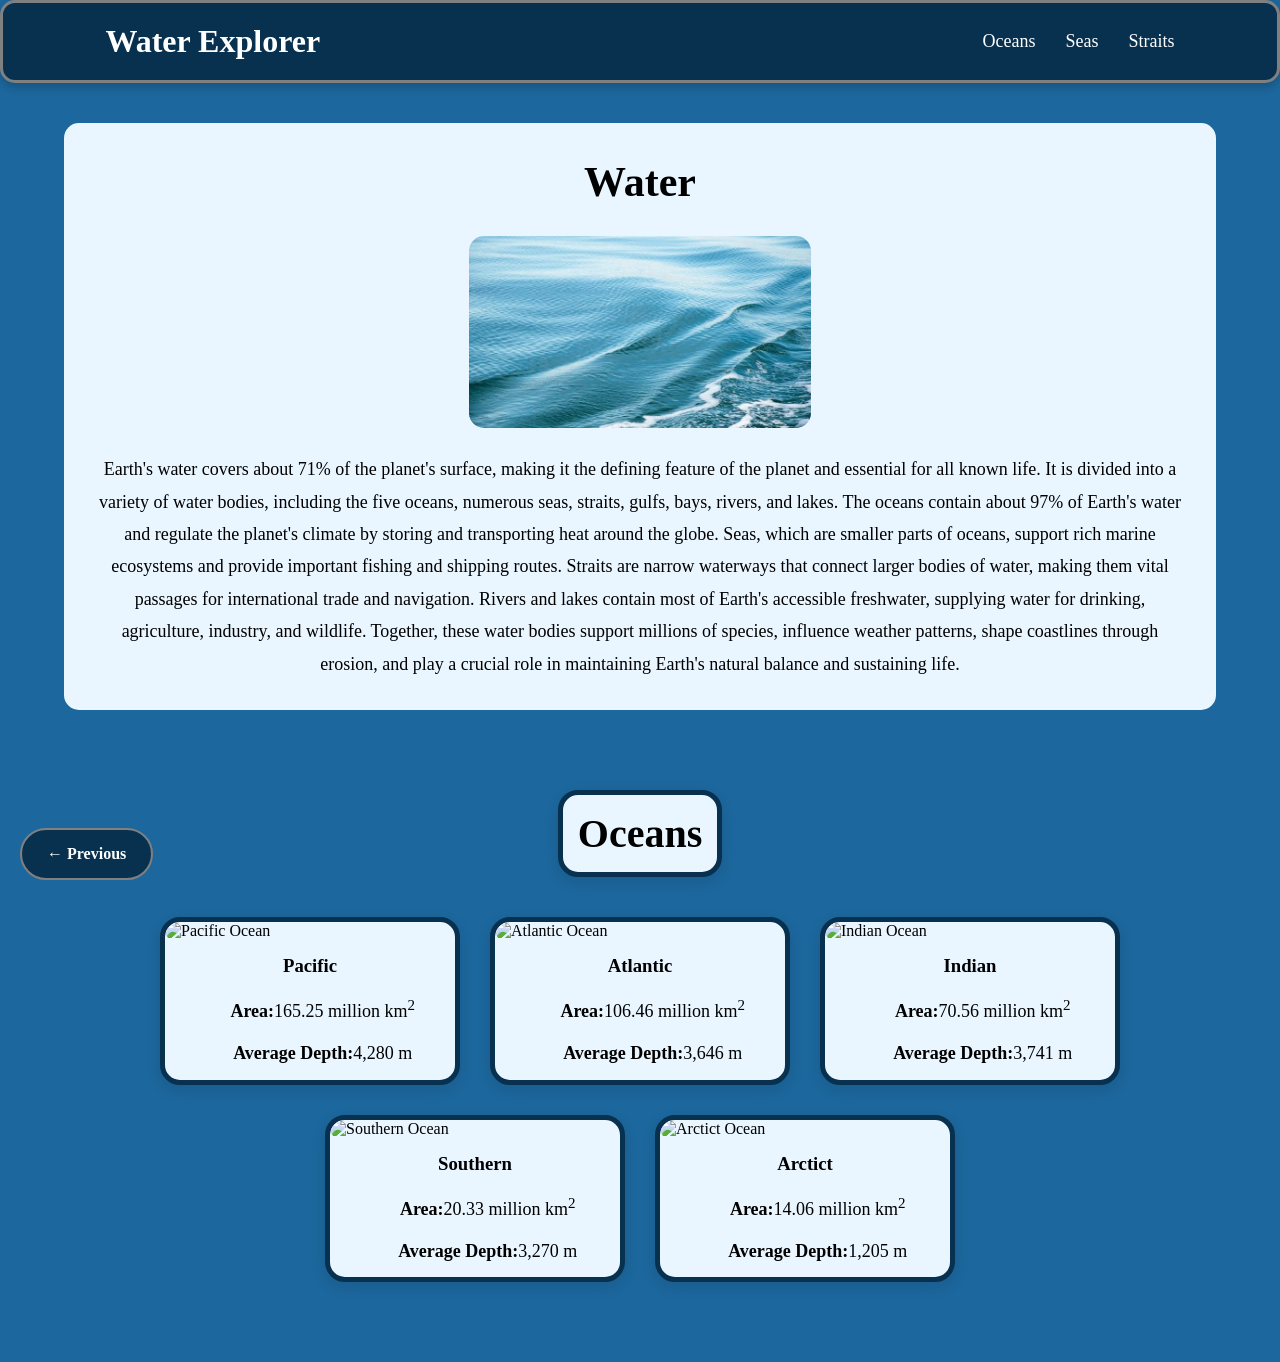
==== water.html @ a96a29da "Add files via upload" ====
<!DOCTYPE html>
<html lang="en">
<head>
    <meta charset="UTF-8">
    <meta name="viewport" content="width=device-width, initial-scale=1.0">
    <title>Water</title>
    <link rel="stylesheet" href="water.css">
</head>
<body>
    <header>
        <h1>Water Explorer</h1>
        <nav>
            <a href="#oceans">Oceans</a>
            <a href="#seas">Seas</a>
            <a href="#straits">Straits</a>
        </nav>
    </header>
    <main>
        <section id="water">
            <h2>Water</h2>
            <img src="water.jpg" alt="water">
            <p>Earth's water covers about 71% of the planet's surface, making it the defining feature of the planet and essential for all known life. It is divided into a variety of water bodies, including the five oceans, numerous seas, straits, gulfs, bays, rivers, and lakes. The oceans contain about 97% of Earth's water and regulate the planet's climate by storing and transporting heat around the globe. Seas, which are smaller parts of oceans, support rich marine ecosystems and provide important fishing and shipping routes. Straits are narrow waterways that connect larger bodies of water, making them vital passages for international trade and navigation. Rivers and lakes contain most of Earth's accessible freshwater, supplying water for drinking, agriculture, industry, and wildlife. Together, these water bodies support millions of species, influence weather patterns, shape coastlines through erosion, and play a crucial role in maintaining Earth's natural balance and sustaining life.</p>
        </section>
        <!--water bodies-->
        <!--oceans-->
        <section id="oceans">
            <h2 class="title2">Oceans</h2>
            <div class="data2">
                <!--pacific-->
                <a href="ocean.html" class="card2">
                    <img src="oceans/pacific.jpg" alt="Pacific Ocean">
                    <h3>Pacific</h3>
                    <p><b>Area:</b>165.25 million km<sup>2</sup></p>
                    <p><b>Average Depth:</b>4,280 m</p>
                </a>
                <!--atlantic-->
                <a href="ocean.html" class="card2">
                    <img src="oceans/atlantic.jpg" alt="Atlantic Ocean">
                    <h3>Atlantic</h3>
                    <p><b>Area:</b>106.46 million km<sup>2</sup></p>
                    <p><b>Average Depth:</b>3,646 m</p>
                </a>
                <!--indian-->
                <a href="ocean.html" class="card2">
                    <img src="oceans/indian.png" alt="Indian Ocean">
                    <h3>Indian</h3>
                    <p><b>Area:</b>70.56 million km<sup>2</sup></p>
                    <p><b>Average Depth:</b>3,741 m</p>
                </a>
                <!--southern-->
                <a href="ocean.html" class="card2">
                    <img src="oceans/southern.jpg" alt="Southern Ocean">
                    <h3>Southern</h3>
                    <p><b>Area:</b>20.33 million km<sup>2</sup></p>
                    <p><b>Average Depth:</b>3,270 m</p>
                </a>
                <!--arctic-->
                <a href="ocean.html" class="card2">
                    <img src="oceans/arctic.jpg" alt="Arctict Ocean">
                    <h3>Arctict</h3>
                    <p><b>Area:</b>14.06 million km<sup>2</sup></p>
                    <p><b>Average Depth:</b>1,205 m</p>
                </a>
            </div>
        </section>
    </main>
    <a href="index.html" class="prev2">← Previous</a>
    <script src="script.js"></script>
</body>
</html>
---- water.css ----
*{
    margin: 0;
    padding: 0;
    box-sizing: border-box;
}
html{
    scroll-behavior: smooth;
}
/*body*/
body{
    background-color: #19659cfb;
}
/*header*/
header{
    border: 3px solid grey;
    border-radius: 15px;
    background-color: #08314f;
    display: flex;
    justify-content: space-between;
    align-items: center;
    padding: 20px 8%;
    position: sticky;
    top: 0px;
    z-index: 174;
    box-shadow: 0px 4px 10px rgba(0, 0, 0, 0.2);
}
/*title*/
header h1{
    color: white;
    text-align: center;
    font-size: 32px;
}
/*nav bar*/
nav{
    display: flex;
    gap: 30px;
}
nav a{
    text-decoration: none;
    color: white;
    font-size: 18px;
    transition: 0.3s;
}
nav a:hover{
    color: grey;
}
/*the content*/
main{
    width: 100%;
    margin: auto;
}
/*water*/
#water{
    width: 90%;
    margin: 40px auto;
    background-color: #eaf6ff;
    padding: 5px;
    border-radius: 15px;
}
section h2{
    text-align: center;
    font-size: 42px;
    margin: 30px;
}
section img{
    width: 30%;
    display: block;
    margin: auto;
    border-radius: 15px;
}
section p{
    width: 95%;
    margin: 25px auto;
    text-align: center;
    line-height: 1.8;
    font-size: 18px;
}
.title2{
    text-align: center;
    font-size: 42px;
    margin: 30px;
    background-color: #eaf6ff;
    border: 5px solid #08314f;
    border-radius: 20px;
    padding: 15px;
    margin: auto;
    width: fit-content;
    box-shadow: 0 5px 15px rgba(0, 0, 0, 0.1);
}
/*prev btn*/
.prev2{
    position: fixed;
    background-color: #08314f;
    color: white;
    border: 2px solid grey;
    border-radius: 30px;
    bottom: 20px;
    left: 20px;
    width: fit-content;
    text-decoration: none;
    transition: 0.3s;
    padding: 15px 25px;
    font-weight: bold;
}
.prev2:hover{
    color: black;
    background-color: grey;
    transform: translateY(-5px);
}
/*Oceans*/
#oceans{
    width: 90%;
    margin: 80px auto;
}
#oceans h2{
    text-align: center;
    font-size: 40px;
    color: black;
    margin-bottom: 40px;
}
/*the information*/
.data2{
    display: flex;
    flex-wrap: wrap;
    justify-content: center;
    gap: 30px;
}
/*cards*/
.card2{
    width: 300px;
    background-color: #eaf6ff;
    text-decoration: none;
    color: black;
    border: 5px solid #08314f;
    border-radius: 20px;
    overflow: hidden;
    transition: 0.3s;
    box-shadow: 0 5px 15px rgba(0, 0, 0, 0.1);
}
.card2:hover{
    transform: translateY(-10px);
}
.card2 img{
    width: 100%;
    height: auto;
    object-fit: cover;
}
.card2 h3{
    text-align: center;
    margin: 15px 0px;
}
.card2 p{
    margin: 10px 20px;
}
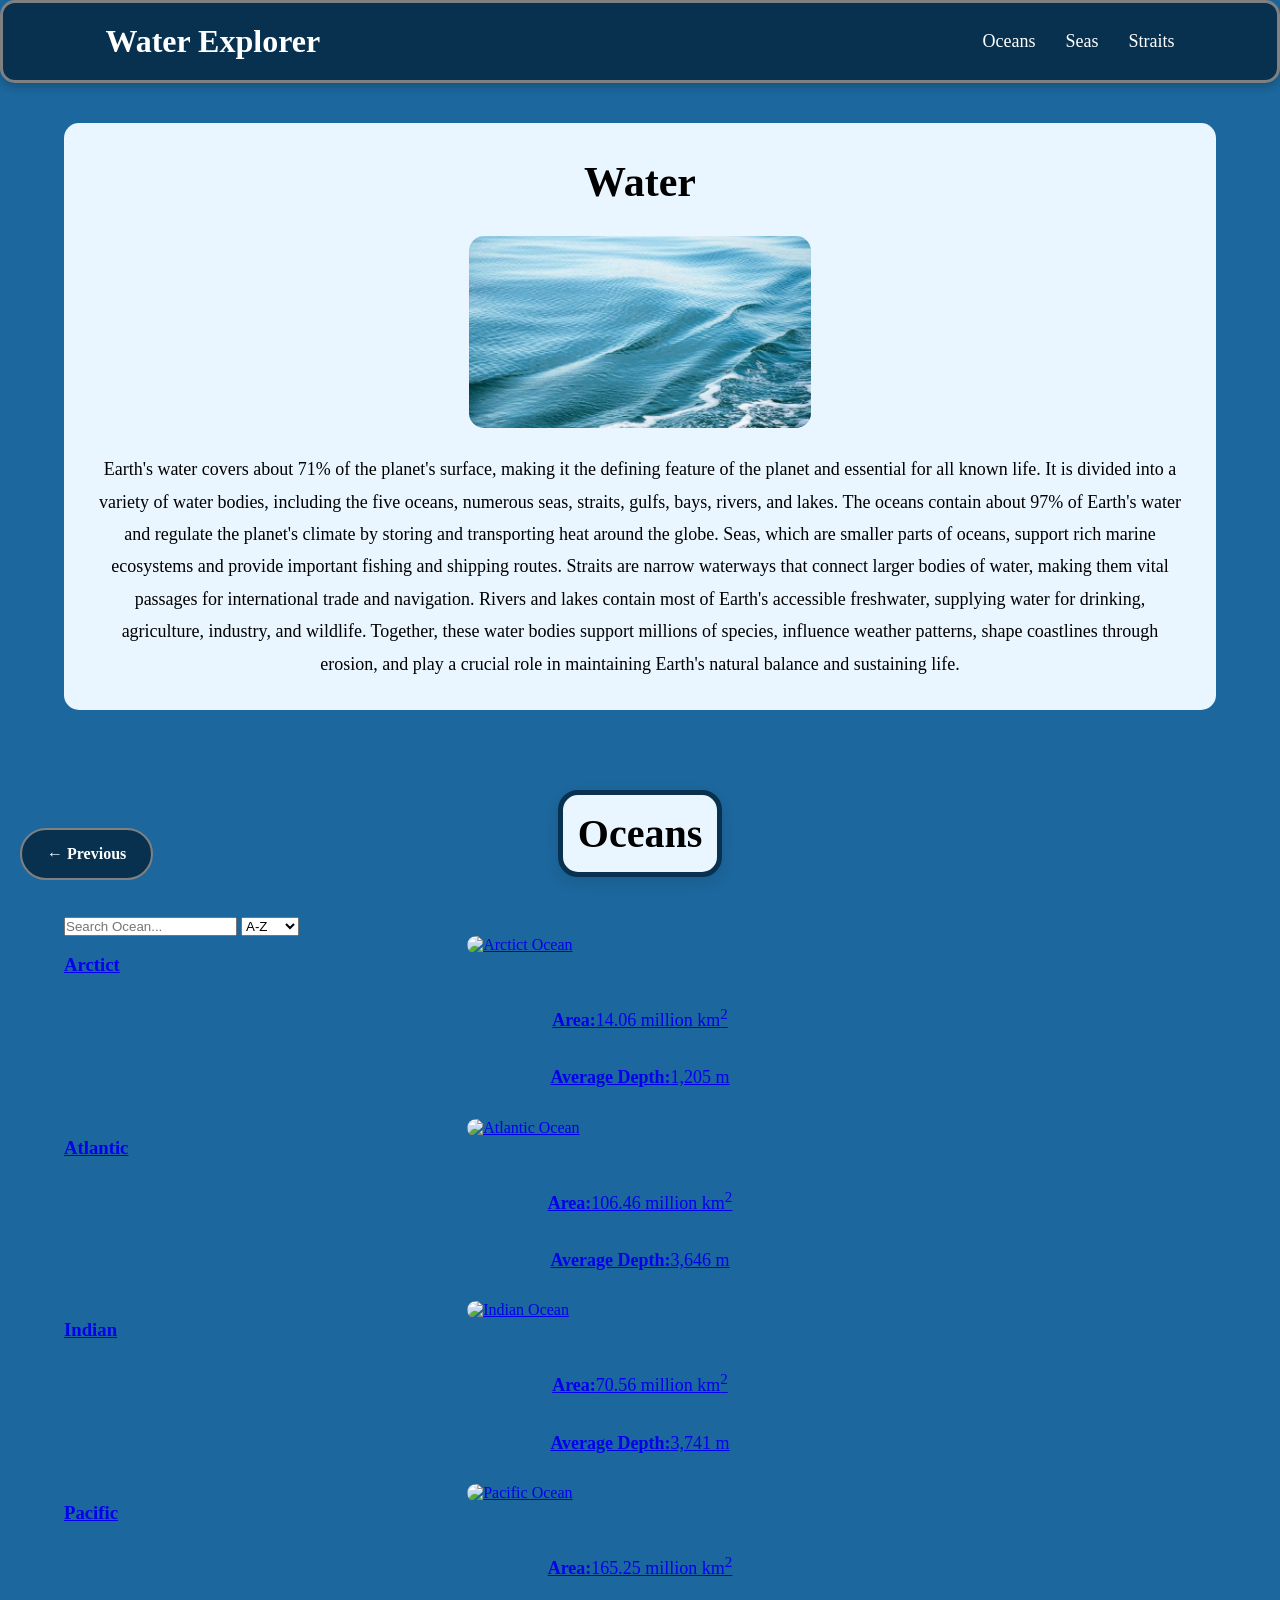
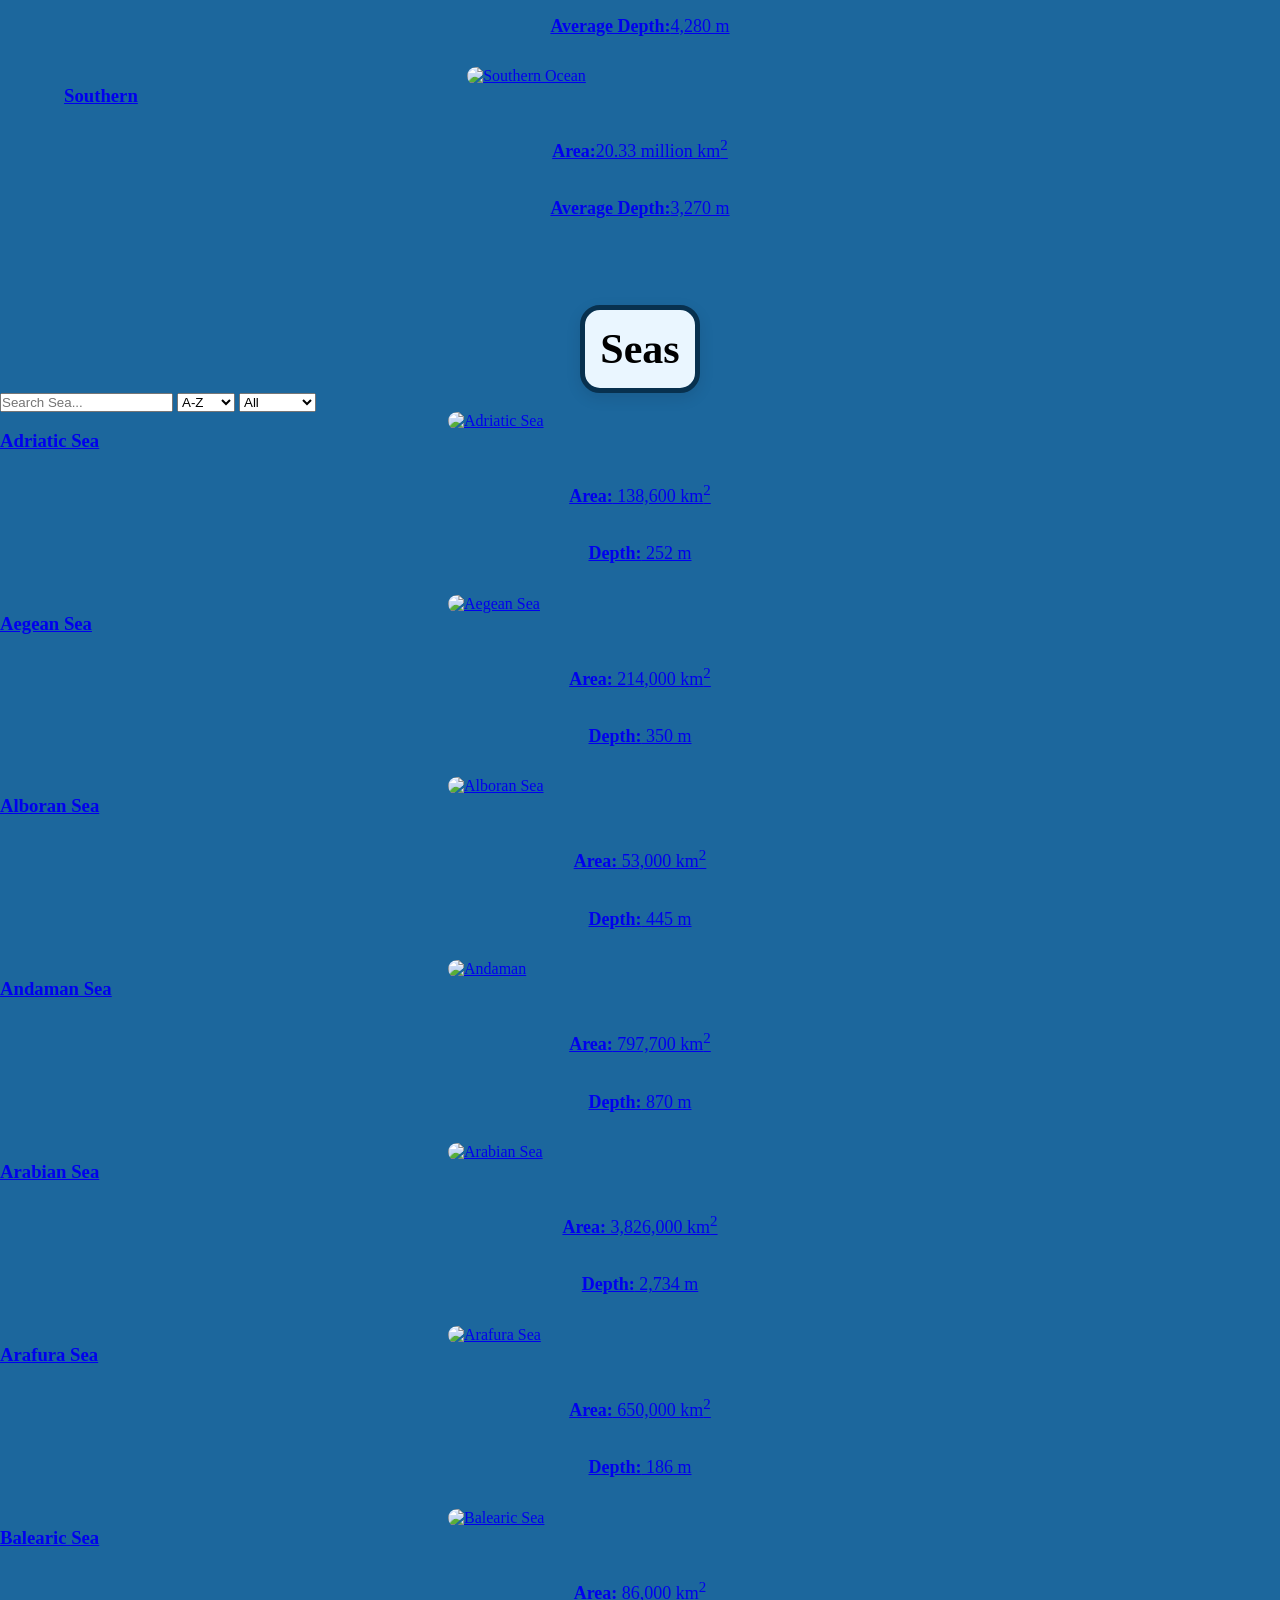
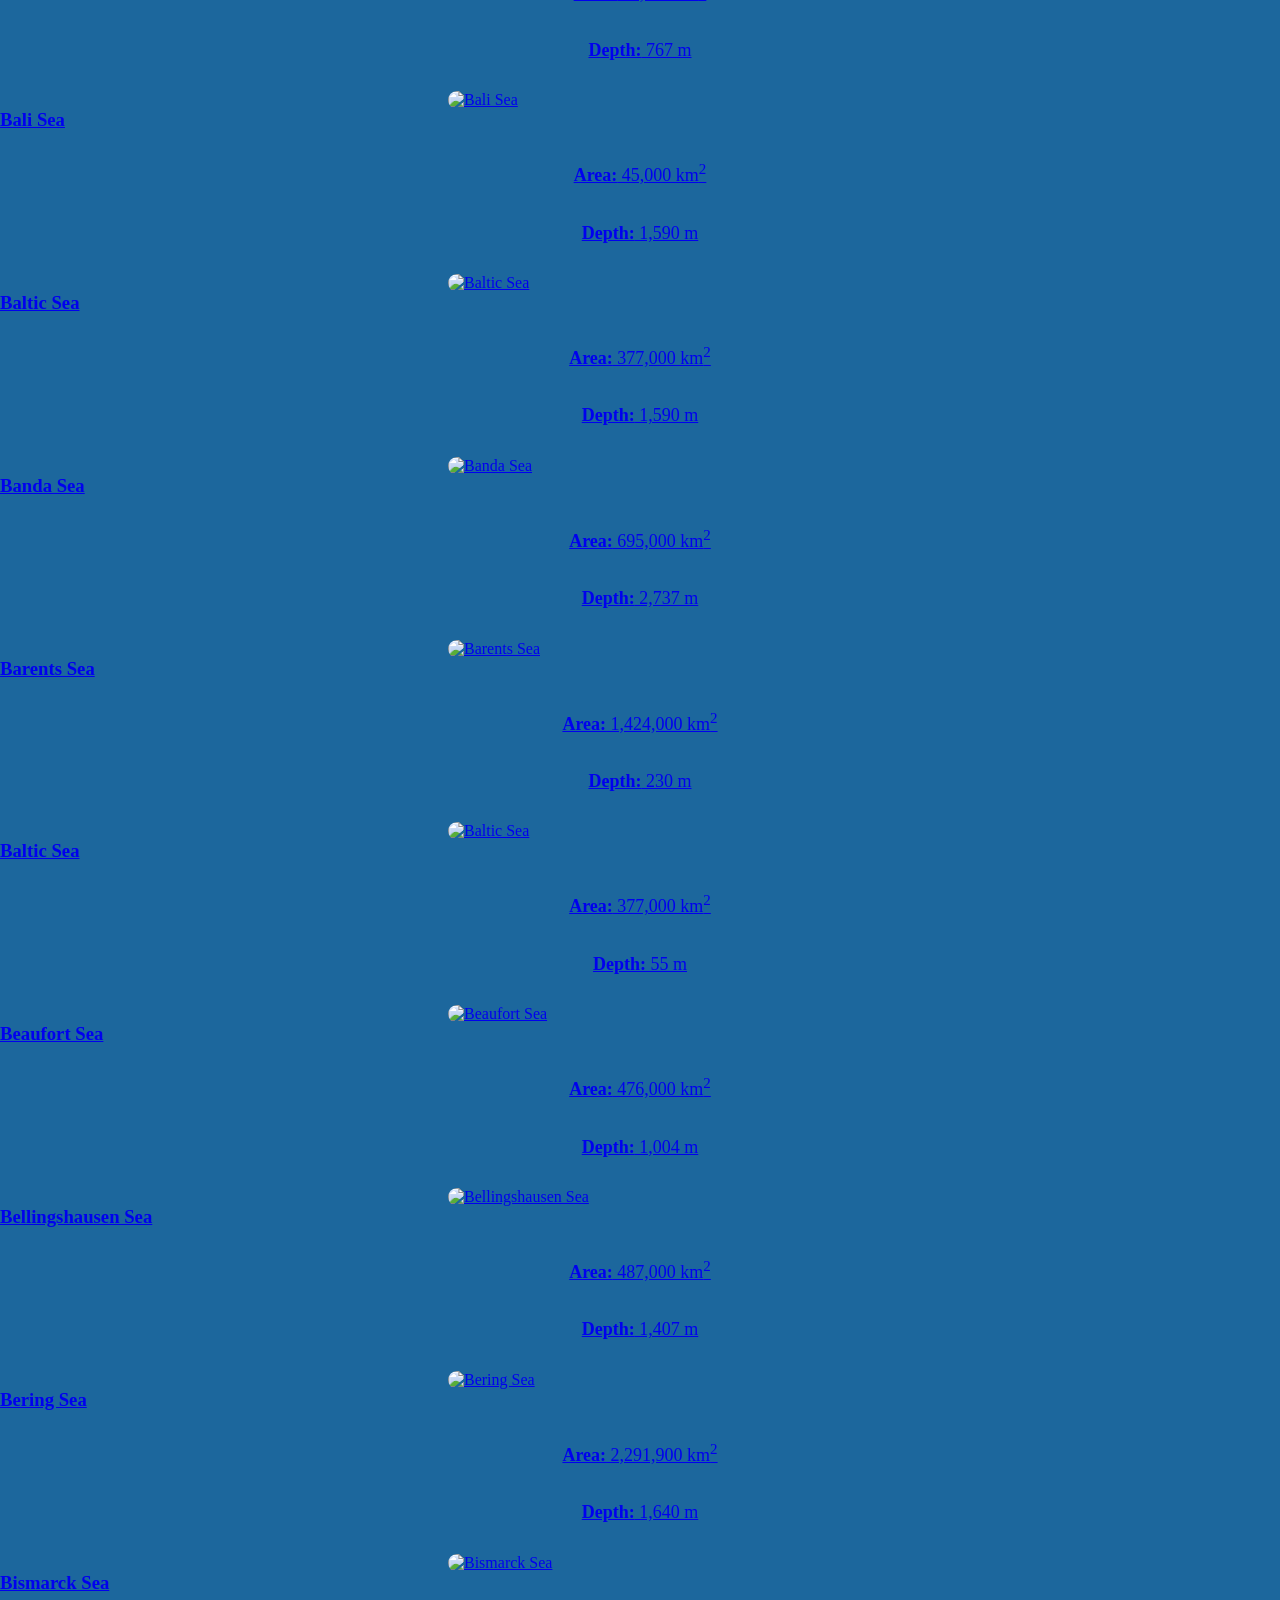
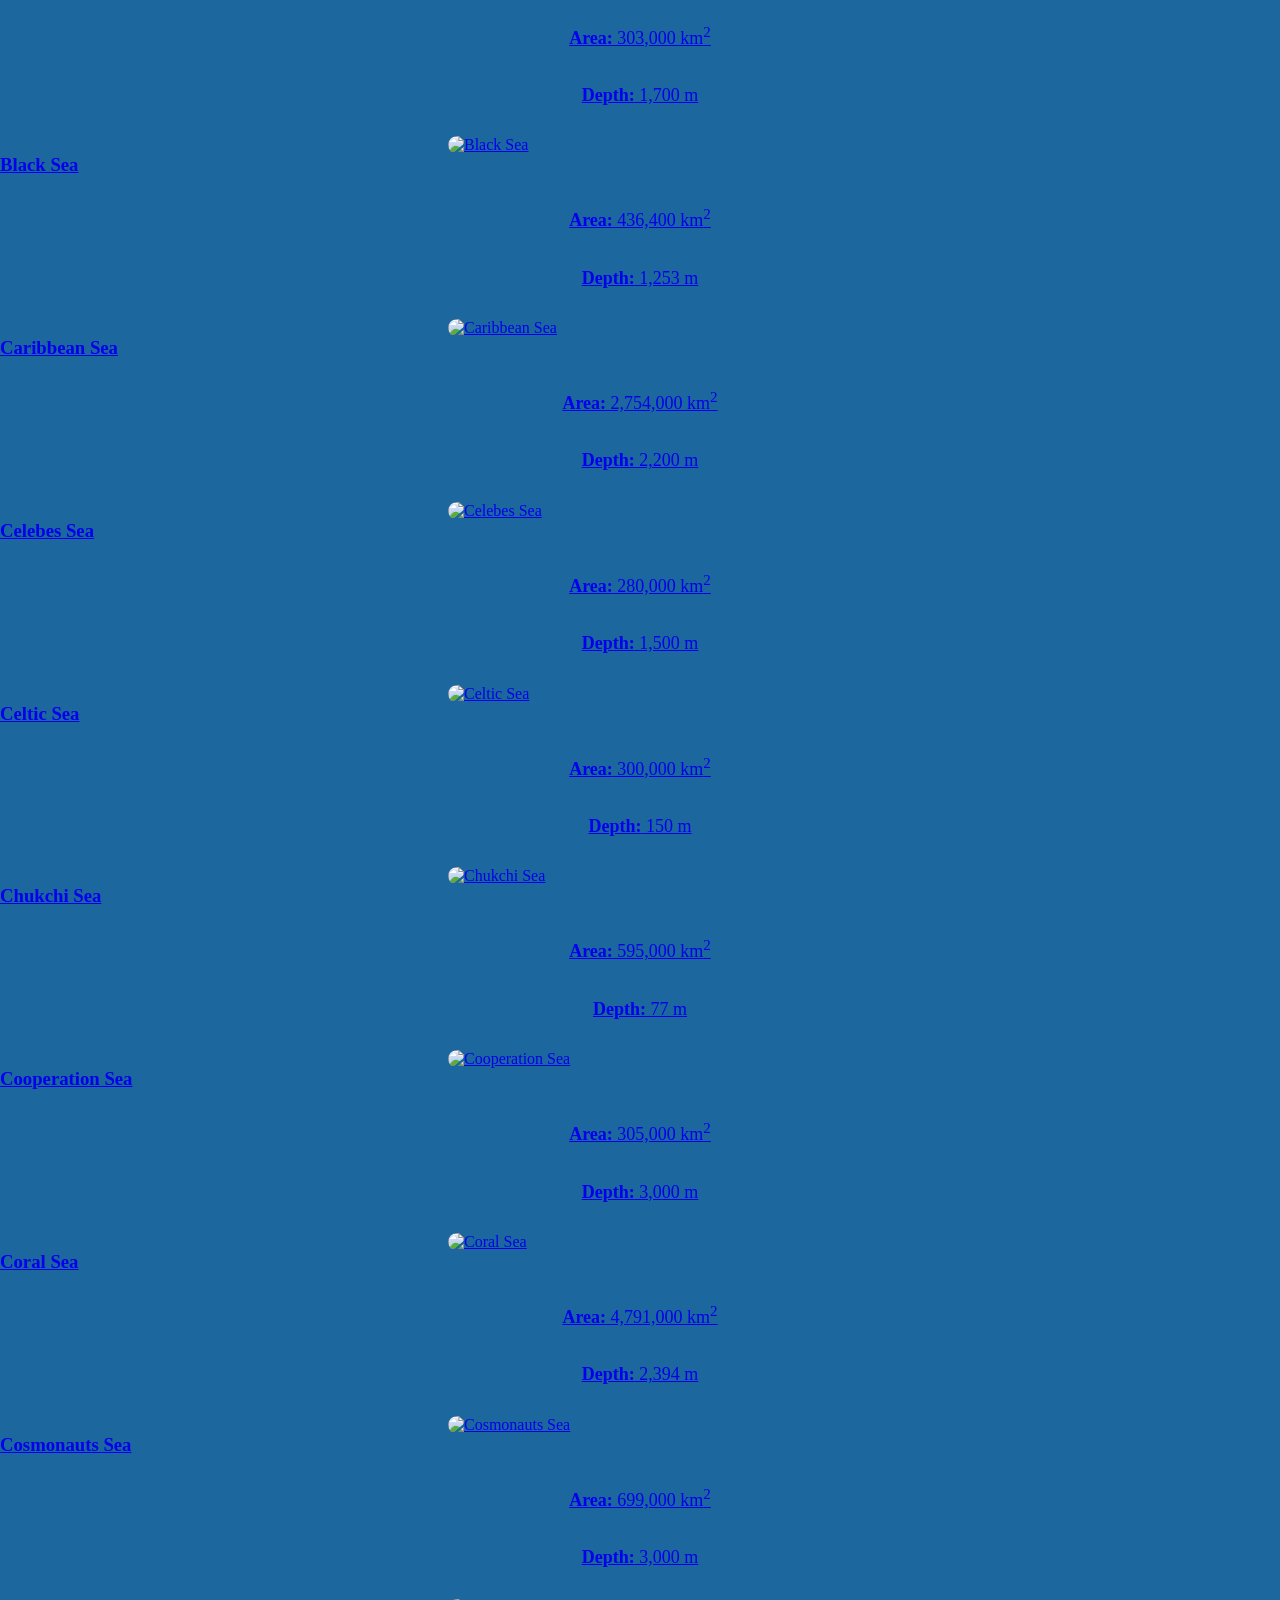
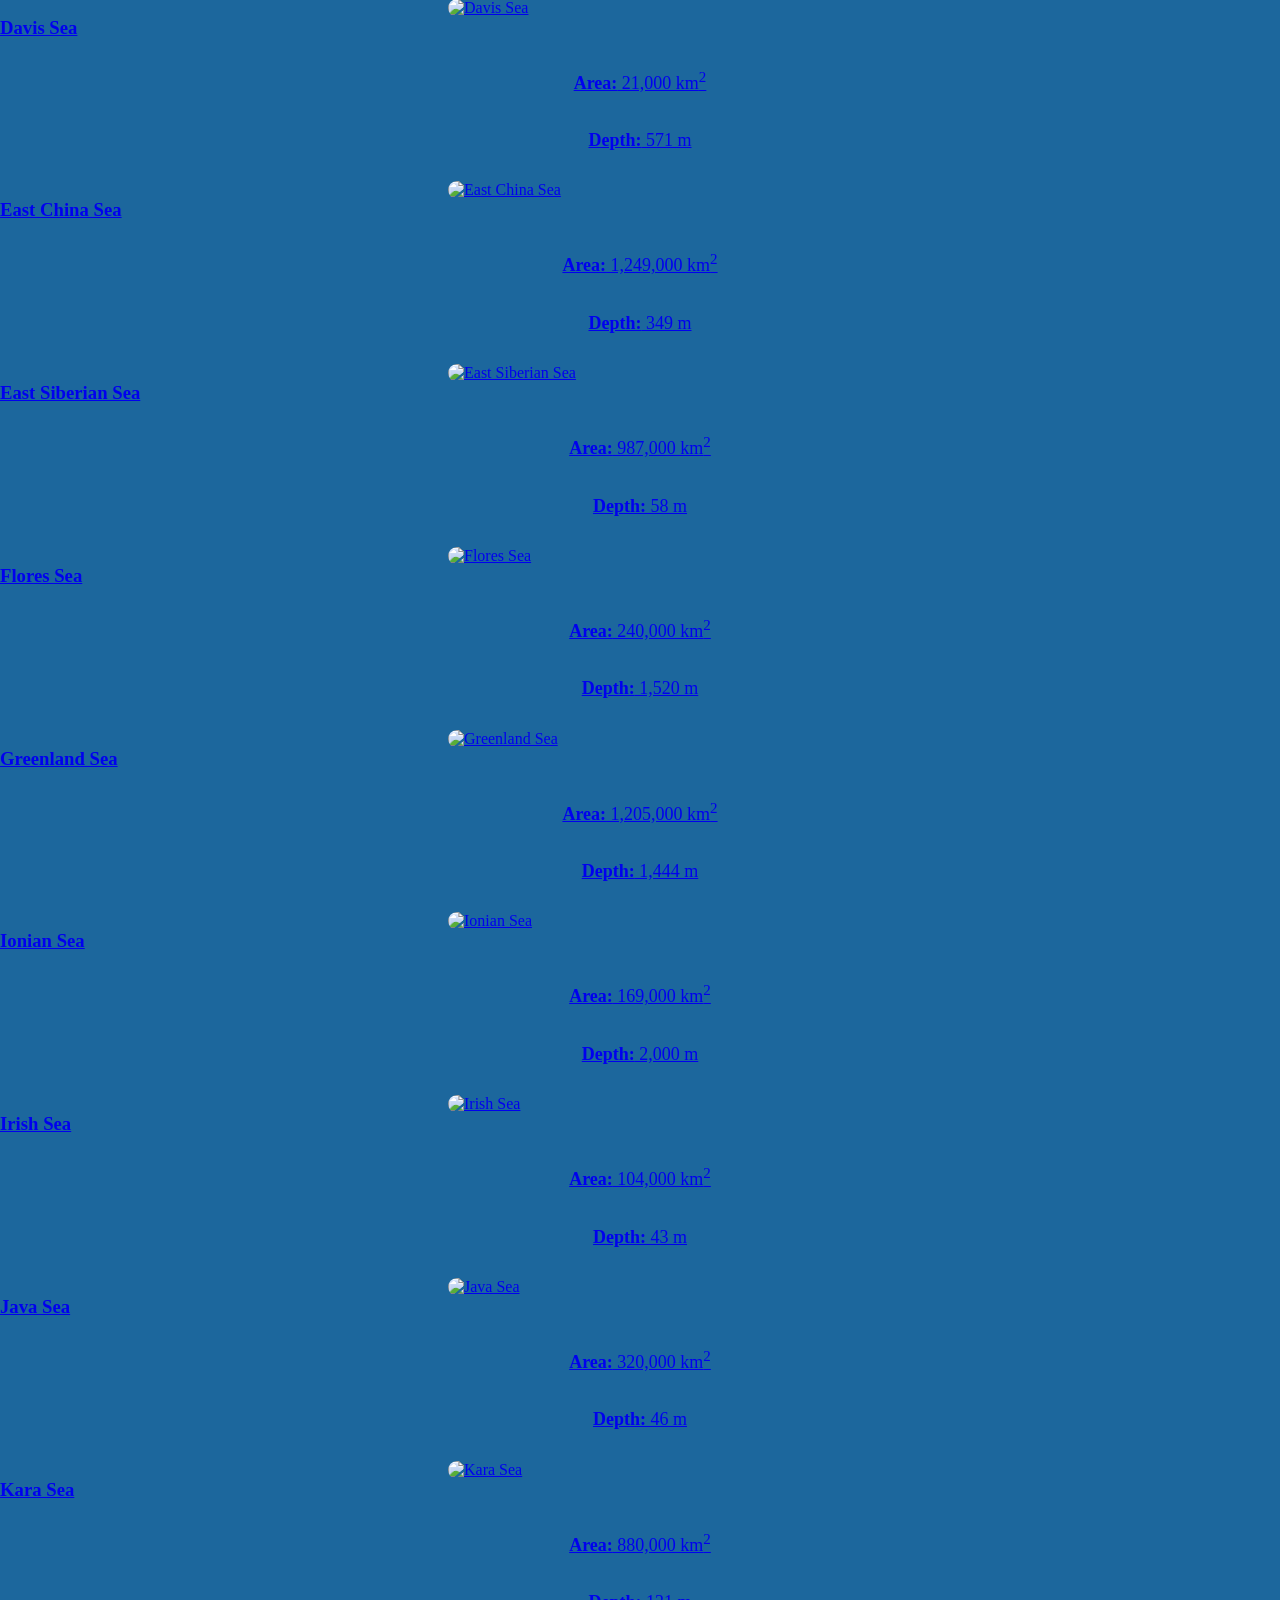
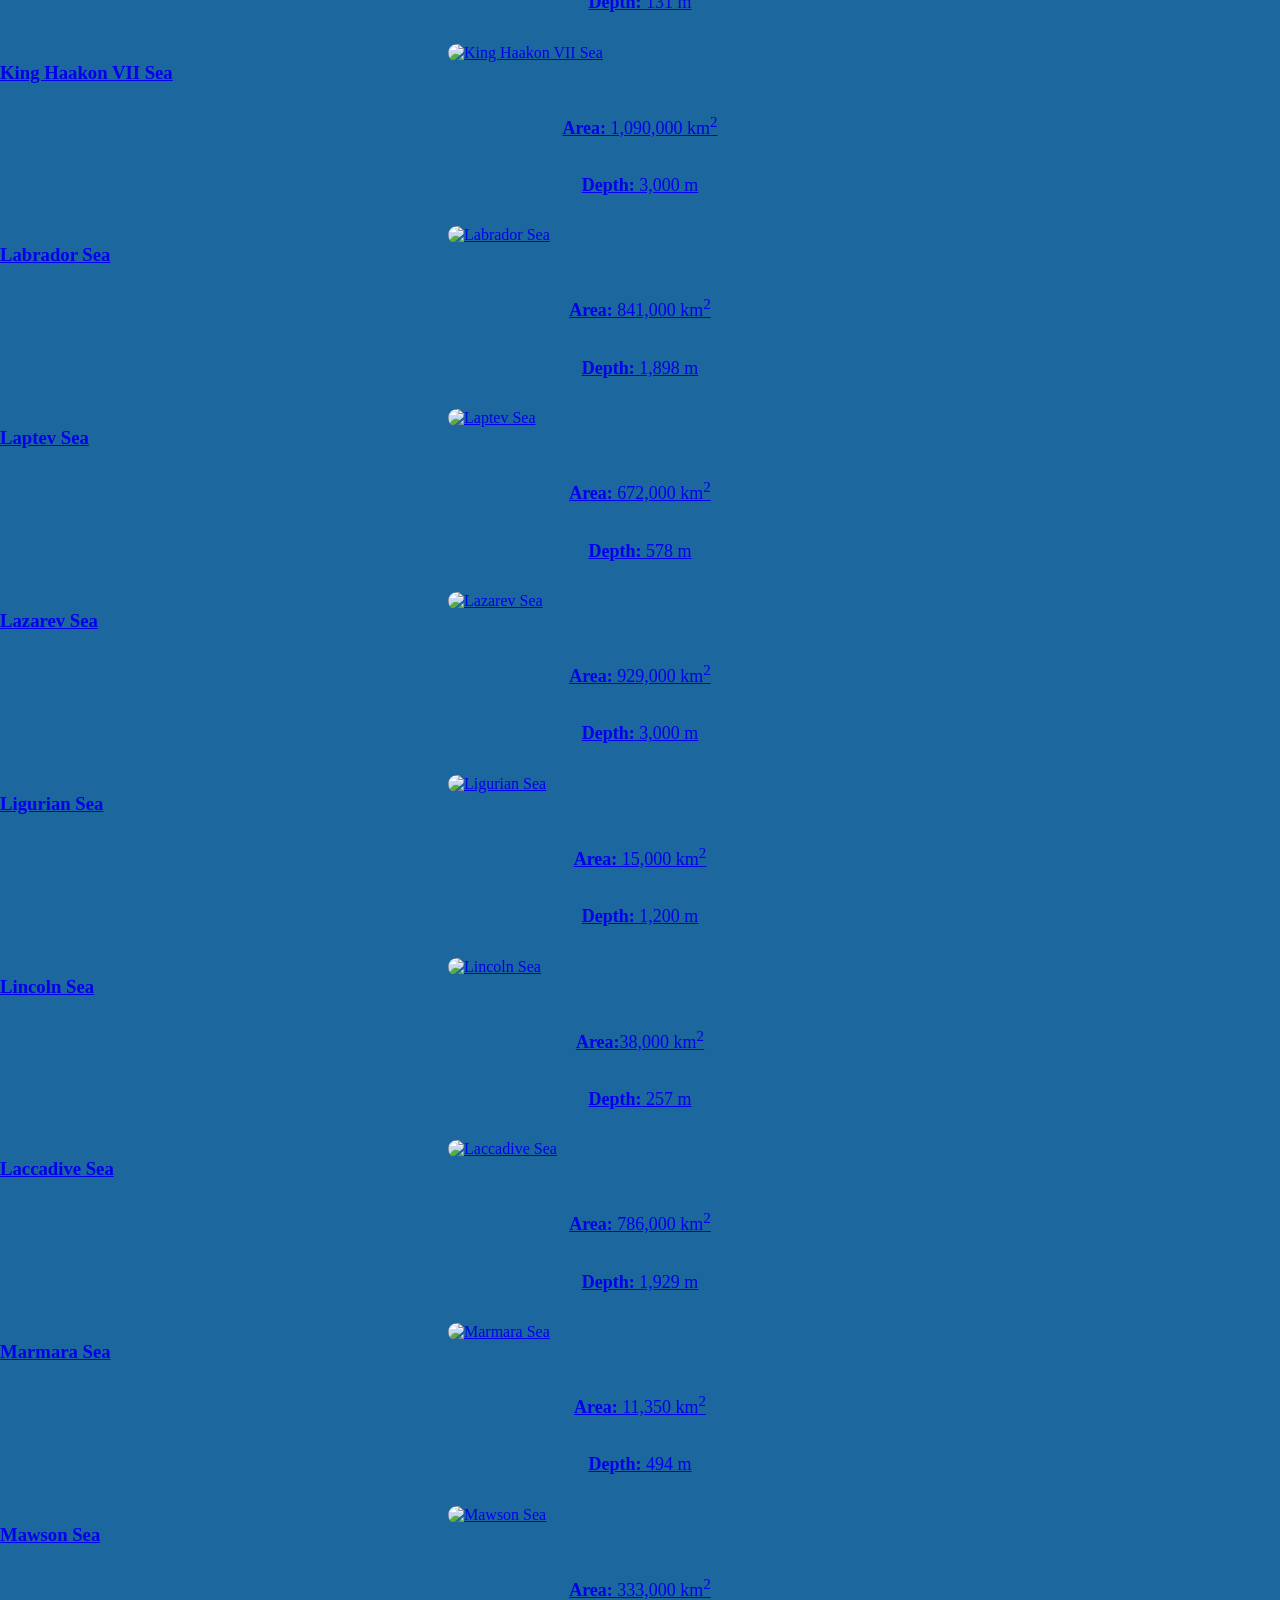
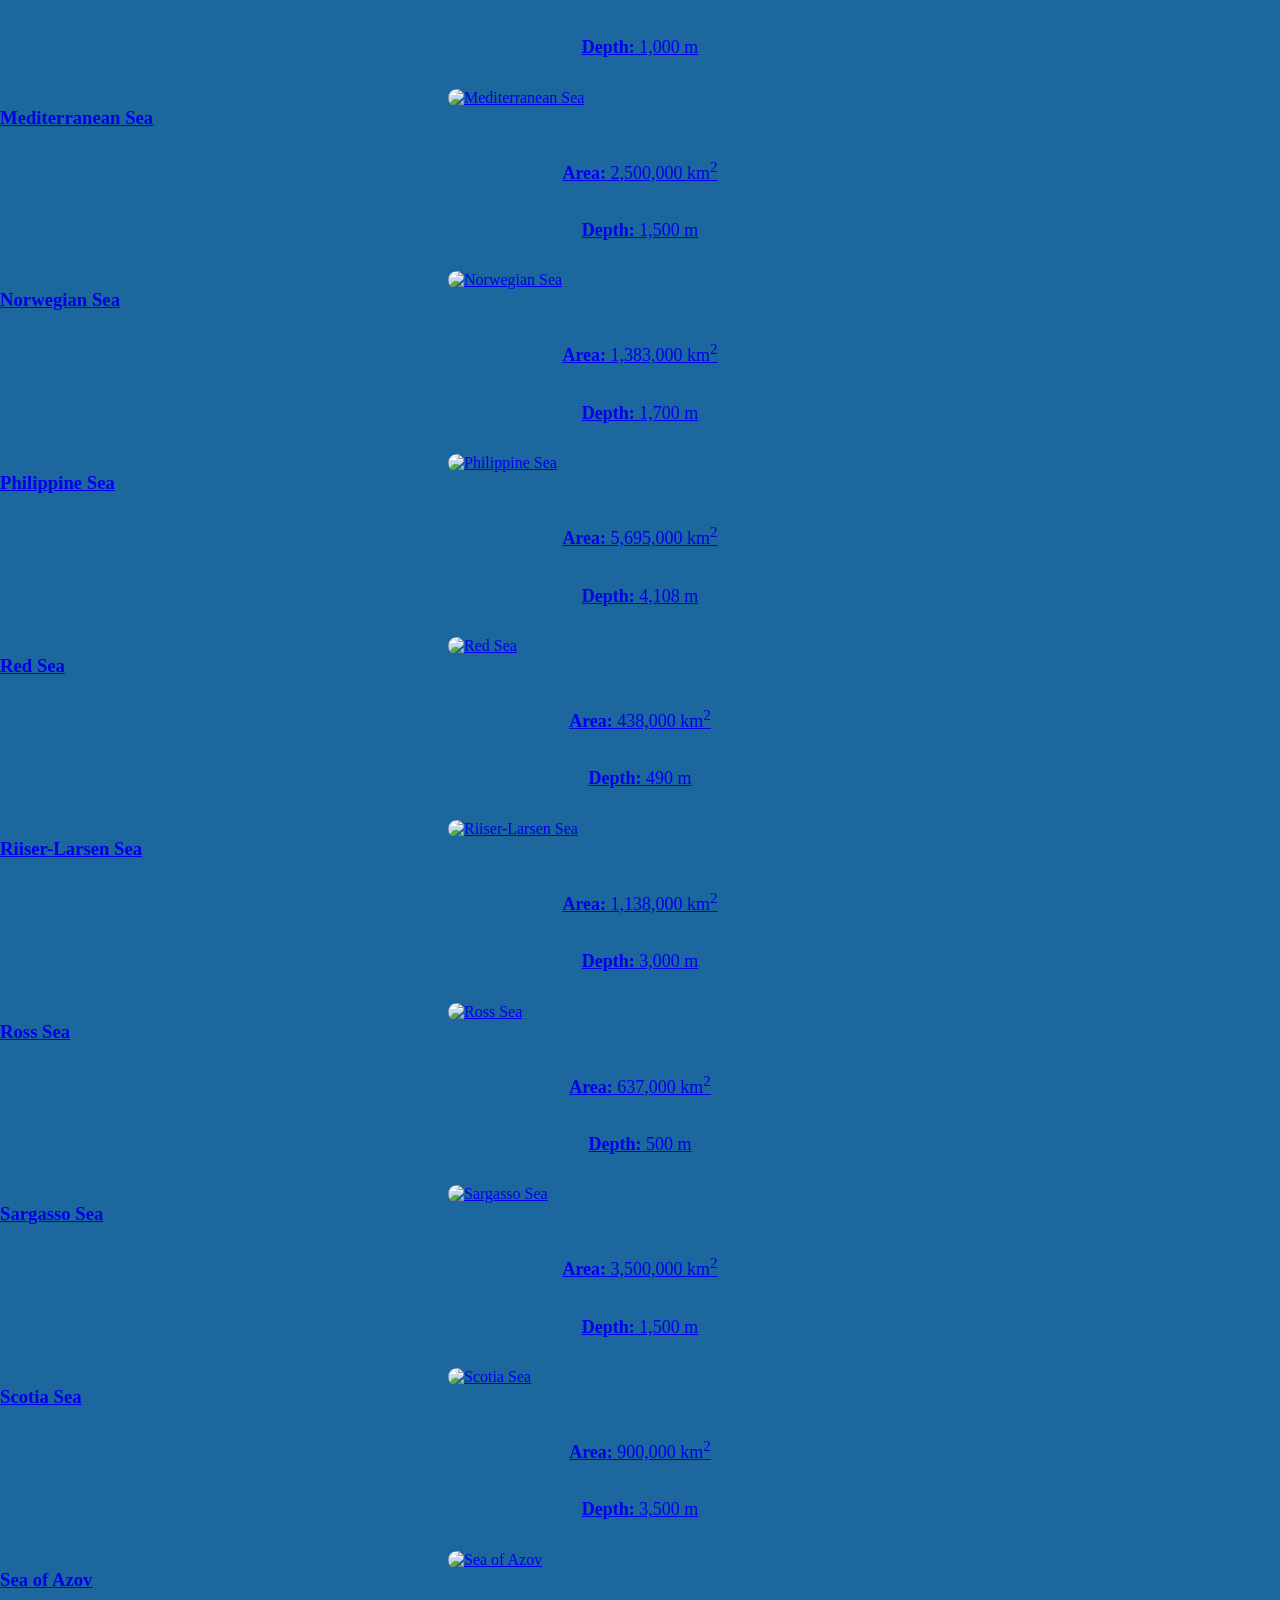
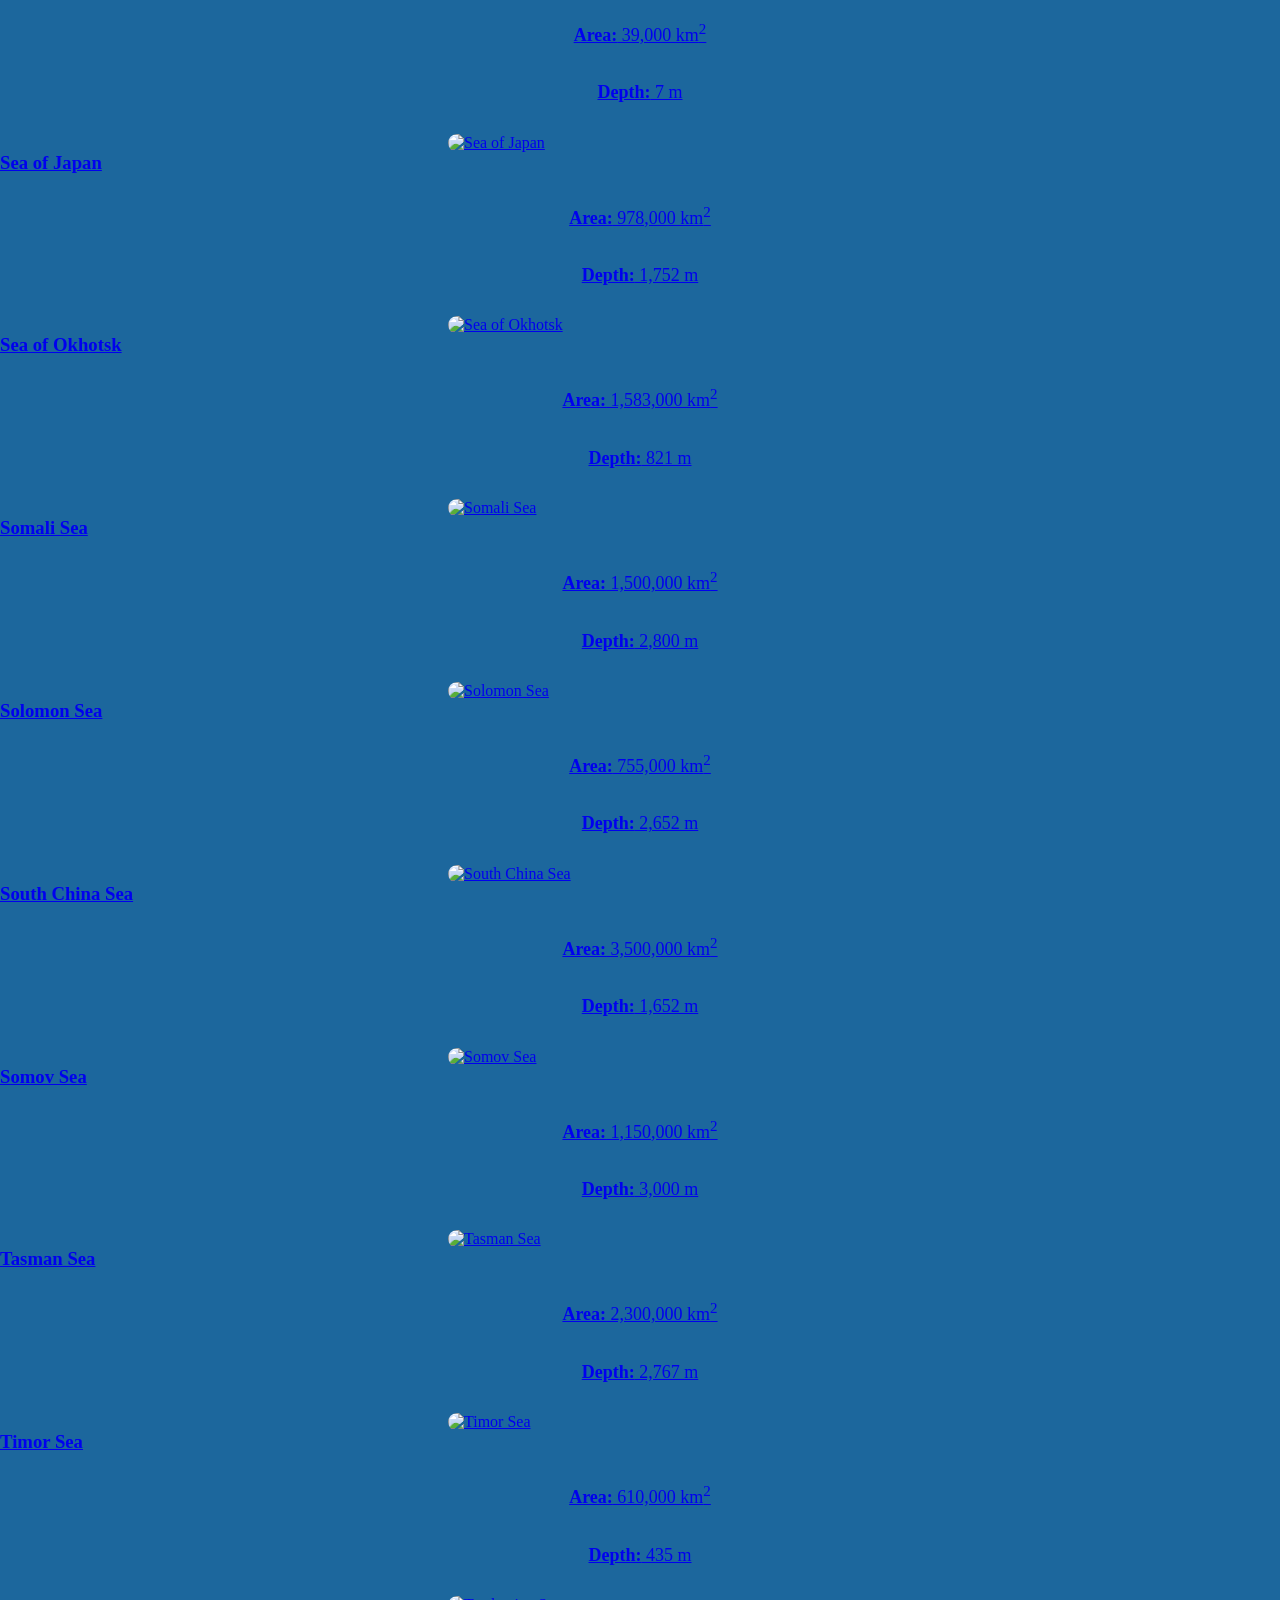
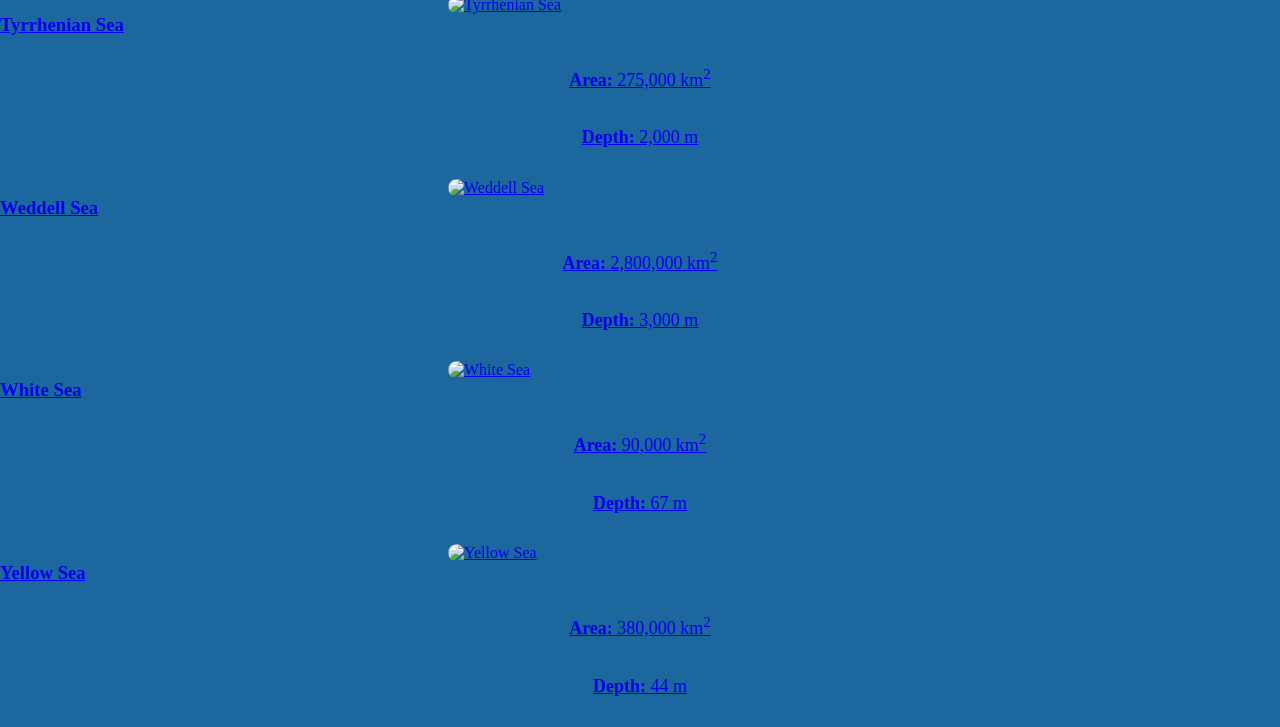
==== commit 1f65c330: "Update water.html" ====
--- a/water.html
+++ b/water.html
@@ -25,46 +25,876 @@
         <!--oceans-->
         <section id="oceans">
             <h2 class="title2">Oceans</h2>
-            <div class="data2">
+            <!-- toooooools -->
+             <div class="tools">
+                <!-- search -->
+                <input type="text" id="search-ocean" placeholder="Search Ocean...">
+                <!-- sort -->
+                <select id="sort-ocean">
+                    <option value="name">A-Z</option>
+                    <option value="area">Area</option>
+                    <option value="depth">Depth</option>
+                </select>
+            </div>
+            <div class="data">
+                <!--arctic-->
+                <a href="oceans/arctic.html"
+                class="card"
+                data-name="arctic"
+                data-area="14060000"
+                data-depth="1205">
+                    <img src="oceans/arctic.jpg" alt="Arctict Ocean">
+                    <h3>Arctict</h3>
+                    <p><b>Area:</b>14.06 million km<sup>2</sup></p>
+                    <p><b>Average Depth:</b>1,205 m</p>
+                </a>
+                <!--atlantic-->
+                <a href="oceans/atlantic.html"
+                class="card"
+                data-name="atlantic"
+                data-area="106460000"
+                data-depth="3646">
+                    <img src="oceans/atlantic.jpg" alt="Atlantic Ocean">
+                    <h3>Atlantic</h3>
+                    <p><b>Area:</b>106.46 million km<sup>2</sup></p>
+                    <p><b>Average Depth:</b>3,646 m</p>
+                </a>
+                <!--indian-->
+                <a href="oceans/indian.html"
+                class="card"
+                data-name="indian"
+                data-area="70560000"
+                data-depth="3741">
+                    <img src="oceans/indian.png" alt="Indian Ocean">
+                    <h3>Indian</h3>
+                    <p><b>Area:</b>70.56 million km<sup>2</sup></p>
+                    <p><b>Average Depth:</b>3,741 m</p>
+                </a>
                 <!--pacific-->
-                <a href="ocean.html" class="card2">
+                <a href="oceans/pacific.html"
+                class="card"
+                data-name="pacific"
+                data-area="165250000"
+                data-depth="4280">
                     <img src="oceans/pacific.jpg" alt="Pacific Ocean">
                     <h3>Pacific</h3>
                     <p><b>Area:</b>165.25 million km<sup>2</sup></p>
                     <p><b>Average Depth:</b>4,280 m</p>
                 </a>
-                <!--atlantic-->
-                <a href="ocean.html" class="card2">
-                    <img src="oceans/atlantic.jpg" alt="Atlantic Ocean">
-                    <h3>Atlantic</h3>
-                    <p><b>Area:</b>106.46 million km<sup>2</sup></p>
-                    <p><b>Average Depth:</b>3,646 m</p>
-                </a>
-                <!--indian-->
-                <a href="ocean.html" class="card2">
-                    <img src="oceans/indian.png" alt="Indian Ocean">
-                    <h3>Indian</h3>
-                    <p><b>Area:</b>70.56 million km<sup>2</sup></p>
-                    <p><b>Average Depth:</b>3,741 m</p>
-                </a>
                 <!--southern-->
-                <a href="ocean.html" class="card2">
+                <a href="oceans/southern.html"
+                class="card"
+                data-name="southern"
+                data-area="20330000"
+                data-depth="3270">
                     <img src="oceans/southern.jpg" alt="Southern Ocean">
                     <h3>Southern</h3>
                     <p><b>Area:</b>20.33 million km<sup>2</sup></p>
                     <p><b>Average Depth:</b>3,270 m</p>
                 </a>
-                <!--arctic-->
-                <a href="ocean.html" class="card2">
-                    <img src="oceans/arctic.jpg" alt="Arctict Ocean">
-                    <h3>Arctict</h3>
-                    <p><b>Area:</b>14.06 million km<sup>2</sup></p>
-                    <p><b>Average Depth:</b>1,205 m</p>
-                </a>
+            </div>
+        </section>
+        <!-- Seassssssssss -->
+        <section id="seas">
+            <h2 class="title2">Seas</h2>
+            <!-- toools -->
+            <div class="tools">
+                <!-- search -->
+                <input type="text" id="search-sea" placeholder="Search Sea...">
+                <!-- Sort -->
+                <select id="sort-sea">
+                    <option value="name">A-Z</option>
+                    <option value="area">Area</option>
+                    <option value="depth">Depth</option>
+                </select>
+                <!-- filterrr -->
+                <select id="filter-ocean">
+                    <option value="all">All</option>
+                    <option value="Arctic">Arctic</option>
+                    <option value="Atlantic">Atlantic</option>
+                    <option value="Indian">Indian</option>
+                    <option value="Pacific">Pacific</option>
+                    <option value="Southern">Southern</option>
+                </select>
+                <!-- info -->
+                <div class="data">
+                    <a href="seas/Adriatic Sea.html"
+                    class="card"
+                    data-name="Adriatic Sea"
+                    data-ocean="Atlantic"
+                    data-area="138600"
+                    data-depth="252">
+                        <img src="seas/Adriatic Sea.png" alt="Adriatic Sea">
+                        <h3>Adriatic Sea</h3>
+                        <p><b>Area:</b> 138,600 km<sup>2</sup></p>
+                        <p><b>Depth:</b> 252 m</p>
+                    </a>
+                </div>
+                <!--Aegean Sea-->
+                <a href="seas/Aegean Sea.html"
+                class="card"
+                data-name="Aegean Sea"
+                data-ocean="Atlantic"
+                data-area="214000"
+                data-depth="350">
+                    <img src="seas/Aegean Sea.jpg" alt="Aegean Sea">
+                    <h3>Aegean Sea</h3>
+                    <p><b>Area:</b> 214,000 km<sup>2</sup></p>
+                    <p><b>Depth:</b> 350 m</p>
+                </a>
+                <!-- Alboran Sea -->
+                <a href="seas/Alboran Sea.html"
+                class="card"
+                data-area="53000"
+                data-depth="445"
+                data-ocean="Atlantic"
+                data-name="Alboran Sea">
+                    <img src="seas/Alboran Sea.jpg" alt="Alboran Sea">
+                    <h3>Alboran Sea</h3>
+                    <p><b>Area:</b> 53,000 km<sup>2</sup></p>
+                    <p><b>Depth:</b> 445 m</p>
+                </a>
+                <!-- Andaman Sea -->
+                <a href="seas/Andaman Sea.html"
+                class="card"
+                data-name="Andaman Sea"
+                data-ocean="Indian"
+                data-area="797700"
+                data-depth="870">
+                    <img src="seas/Andaman Sea.jpg" alt="Andaman">
+                    <h3>Andaman Sea</h3>
+                    <p><b>Area:</b> 797,700 km<sup>2</sup></p>
+                    <p><b>Depth:</b> 870 m</p>
+                </a>
+                <!-- Arabian Sea -->
+                <a href="seas/Arabian Sea.html"
+                class="card"
+                data-name="Arabian Sea"
+                data-ocean="Indian"
+                data-area="3826000"
+                data-depth="2734">
+                    <img src="seas/Arabian Sea.jpg" alt="Arabian Sea">
+                    <h3>Arabian Sea</h3>
+                    <p><b>Area:</b> 3,826,000 km<sup>2</sup></p>
+                    <p><b>Depth:</b> 2,734 m</p>
+                </a>
+                <!-- Arafura Sea -->
+                <a href="seas/Arafura Sea.html"
+                class="card"
+                data-name="Arafura Sea"
+                data-ocean="Pacific"
+                data-area="650000"
+                data-depth="186">
+                    <img src="seas/Arafura Sea.png" alt="Arafura Sea">
+                    <h3>Arafura Sea</h3>
+                    <p><b>Area:</b> 650,000 km<sup>2</sup></p>
+                    <p><b>Depth:</b> 186 m</p>
+                </a>
+                <!-- B -->
+                <!-- Balearic Sea -->
+                <a href="seas/Balearic Sea.html"
+                class="card"
+                data-name="Balearic Sea"
+                data-ocean="Atlantic"
+                data-area="86000"
+                data-depth="767">
+                    <img src="seas/Balearic Sea.jpg" alt="Balearic Sea">
+                    <h3>Balearic Sea</h3>
+                    <p><b>Area:</b> 86,000 km<sup>2</sup></p>
+                    <p><b>Depth:</b> 767 m</p>
+                </a>
+                <!-- Bali Sea -->
+                <a href="seas/Bali Sea.html"
+                class="card"
+                data-name="Bali Sea"
+                data-ocean="Pacific"
+                data-area="45000"
+                data-depth="1590">
+                    <img src="seas/Bali Sea.jpg" alt="Bali Sea">
+                    <h3>Bali Sea</h3>
+                    <p><b>Area:</b> 45,000 km<sup>2</sup></p>
+                    <p><b>Depth:</b> 1,590 m</p>
+                </a>
+                <!-- Baltic Sea -->
+                <a href="seas/Baltic Sea.html"
+                class="card"
+                data-area="377000"
+                data-depth="55"
+                data-name="Baltic Sea"
+                data-ocean="Atlantic">
+                    <img src="seas/Baltic Sea.jpg" alt="Baltic Sea">
+                    <h3>Baltic Sea</h3>
+                    <p><b>Area:</b> 377,000 km<sup>2</sup></p>
+                    <p><b>Depth:</b> 1,590 m</p>
+                </a>
+                <!-- Banda Sea-->
+                <a href="seas/Banda Sea.html"
+                class="card"
+                data-name="Banda Sea"
+                data-ocean="Pacific"
+                data-area="695000"
+                data-depth="2737">
+                    <img src="seas/Banda Sea.png" alt="Banda Sea">
+                    <h3>Banda Sea</h3>
+                    <p><b>Area:</b> 695,000 km<sup>2</sup></p>
+                    <p><b>Depth:</b> 2,737 m</p>
+                </a>
+                <!-- Barents Sea -->
+                <a href="seas/Barents Sea.html"
+                class="card"
+                data-name="Barents Sea"
+                data-ocean="Arctic"
+                data-area="1424000"
+                data-depth="230">
+                    <img src="seas/Barents Sea.jpg" alt="Barents Sea">
+                    <h3>Barents Sea</h3>
+                    <p><b>Area:</b> 1,424,000 km<sup>2</sup></p>
+                    <p><b>Depth:</b> 230 m</p>
+                </a>
+                <!-- Baltic Sea -->
+                <a href="seas/Baltic Sea.html"
+                class="card"
+                data-area="377000"
+                data-depth="55"
+                data-name="Baltic Sea"
+                data-ocean="Atlantic">
+                    <img src="seas/Baltic Sea.jpg" alt="Baltic Sea">
+                    <h3>Baltic Sea</h3>
+                    <p><b>Area:</b> 377,000 km<sup>2</sup></p>
+                    <p><b>Depth:</b> 55 m</p>
+                </a>
+                <!-- Beaufort Sea -->
+                <a href="seas/Beaufort Sea.html"
+                class="card"
+                data-area="476000"
+                data-depth="1004"
+                data-name="Beaufort Sea"
+                data-ocean="Arctic">
+                    <img src="seas/Beaufort Sea.jpg" alt="Beaufort Sea">
+                    <h3>Beaufort Sea</h3>
+                    <p><b>Area:</b> 476,000 km<sup>2</sup></p>
+                    <p><b>Depth:</b> 1,004 m</p>
+                </a>
+                <!-- Bellingshausen Sea -->
+                <a href="seas/Bellingshausen Sea.html"
+                class="card"
+                data-area="487000"
+                data-depth="1407"
+                data-name="Bellingshausen Sea"
+                data-ocean="Southern">
+                    <img src="seas/Bellingshausen Sea.jpg" alt="Bellingshausen Sea">
+                    <h3>Bellingshausen Sea</h3>
+                    <p><b>Area:</b> 487,000 km<sup>2</sup></p>
+                    <p><b>Depth:</b> 1,407 m</p>
+                </a>
+                <!-- Bering Sea -->
+                <a href="seas/Bering Sea.html"
+                class="card"
+                data-area="2291900"
+                data-depth="1640"
+                data-ocean="Pacific"
+                data-name="Bering Sea">
+                    <img src="seas/Bering Sea.jpg" alt="Bering Sea">
+                    <h3>Bering Sea</h3>
+                    <p><b>Area:</b> 2,291,900 km<sup>2</sup></p>
+                    <p><b>Depth:</b> 1,640 m</p>
+                </a>
+                <!-- Bismarck Sea -->
+                <a href="seas/Bismarck Sea.html"
+                class="card"
+                data-area="303000"
+                data-depth="1700"
+                data-name="Bismarck Sea"
+                data-ocean="Pacific">
+                    <img src="seas/Bismarck Sea.jpg" alt="Bismarck Sea">
+                    <h3>Bismarck Sea</h3>
+                    <p><b>Area:</b> 303,000 km<sup>2</sup></p>
+                    <p><b>Depth:</b> 1,700 m</p>
+                </a>
+                <!--Black Sea-->
+                <a href="seas/Black Sea.html"
+                class="card"
+                data-area="436400"
+                data-depth="1253"
+                data-name="Black Sea"
+                data-ocean="Atlantic">
+                    <img src="seas/Black Sea.jpg" alt="Black Sea">
+                    <h3>Black Sea</h3>
+                    <p><b>Area:</b> 436,400 km<sup>2</sup></p>
+                    <p><b>Depth:</b> 1,253 m</p>
+                </a>
+                <!-- CCCCCCCCCCC -->
+                <!-- Caribbean Sea -->
+                <a href="seas/Caribbean Sea.html"
+                class="card"
+                data-area="2754000"
+                data-depth="2200"
+                data-name="Caribbean Sea"
+                data-ocean="Atlantic">
+                    <img src="seas/Caribbean Sea.jpg" alt="Caribbean Sea">
+                    <h3>Caribbean Sea</h3>
+                    <p><b>Area:</b> 2,754,000 km<sup>2</sup></p>
+                    <p><b>Depth:</b> 2,200 m</p>
+                </a>
+                <!-- Celebes Sea -->
+                <a href="seas/Celebes Sea.html"
+                class="card"
+                data-name="Celebes Sea"
+                data-area="280000"
+                data-depth="1500"
+                data-ocean="Pacific">
+                    <img src="seas/Celebes Sea.jpg" alt="Celebes Sea">
+                    <h3>Celebes Sea</h3>
+                    <p><b>Area:</b> 280,000 km<sup>2</sup></p>
+                    <p><b>Depth:</b> 1,500 m</p>
+                </a>
+                <!-- Celtic Sea -->
+                <a href="seas/Celtic Sea.html"
+                class="card"
+                data-area="300000"
+                data-depth="150"
+                data-name="Celtic Sea"
+                data-ocean="Atlantic">
+                    <img src="seas/Celtic Sea.jpg" alt="Celtic Sea">
+                    <h3>Celtic Sea</h3>
+                    <p><b>Area:</b> 300,000 km<sup>2</sup></p>
+                    <p><b>Depth:</b> 150 m</p>
+                </a>
+                <!-- Chukchi Sea -->
+                <a href="seas/Chukchi Sea.html"
+                class="card"
+                data-name="Chukchi Sea"
+                data-ocean="Arctic"
+                data-area="595000"
+                data-depth="77">
+                    <img src="seas/Chukchi Sea.jpg" alt="Chukchi Sea">
+                    <h3>Chukchi Sea</h3>
+                    <p><b>Area:</b> 595,000 km<sup>2</sup></p>
+                    <p><b>Depth:</b> 77 m</p>
+                </a>
+                <!--Cooperation Sea-->
+                <a href="seas/Cooperation Sea.html"
+                class="card"
+                data-name="Cooperation Sea"
+                data-area="305000"
+                data-depth="3000"
+                data-ocean="Southern">
+                    <img src="seas/Cooperation Sea.jpg" alt="Cooperation Sea">
+                    <h3>Cooperation Sea</h3>
+                    <p><b>Area:</b> 305,000 km<sup>2</sup></p>
+                    <p><b>Depth:</b> 3,000 m</p>
+                </a>
+                <!--Coral Sea-->
+                <a href="seas/Coral Sea.html"
+                class="card"
+                data-area="4791000"
+                data-depth="2394"
+                data-name="Coral Sea"
+                data-ocean="Pacific">
+                    <img src="seas/Coral Sea.png" alt="Coral Sea">
+                    <h3>Coral Sea</h3>
+                    <p><b>Area:</b> 4,791,000 km<sup>2</sup></p>
+                    <p><b>Depth:</b> 2,394 m</p>
+                </a>
+                <!-- Cosmonauts Sea -->
+                <a href="seas/Cosmonauts Sea.html"
+                class="card"
+                data-area="699000"
+                data-depth="3000"
+                data-name="Cosmonauts Sea"
+                data-ocean="Southern">
+                    <img src="seas/Cosmonauts Sea.jpg" alt="Cosmonauts Sea">
+                    <h3>Cosmonauts Sea</h3>
+                    <p><b>Area:</b> 699,000 km<sup>2</sup></p>
+                    <p><b>Depth:</b> 3,000 m</p>
+                </a>
+                <!-- D1 -->
+                <!-- Davis Sea -->
+                <a href="seas/Davis Sea.html"
+                class="card"
+                data-area="21000"
+                data-depth="571"
+                data-name="Davis Sea"
+                data-ocean="Southern">
+                    <img src="seas/Davis Sea.jpg" alt="Davis Sea">
+                    <h3>Davis Sea</h3>
+                    <p><b>Area:</b> 21,000 km<sup>2</sup></p>
+                    <p><b>Depth:</b> 571 m</p>
+                </a>
+                <!-- E2 -->
+                <!-- East China Sea -->
+                <a href="seas/East China Sea.html"
+                class="card"
+                data-name="East China Sea"
+                data-ocean="Pacific"
+                data-area="1249000"
+                data-depth="349">
+                    <img src="seas/East China Sea.png" alt="East China Sea">
+                    <h3>East China Sea</h3>
+                    <p><b>Area:</b> 1,249,000 km<sup>2</sup></p>
+                    <p><b>Depth:</b> 349 m</p>
+                </a>
+                <!-- East Siberian Sea -->
+                <a href="seas/East Siberian Sea.html"
+                class="card"
+                data-name="East Siberian Sea"
+                data-ocean="Arctic"
+                data-area="987000"
+                data-depth="58">
+                    <img src="seas/East Siberian Sea.jpg" alt="East Siberian Sea">
+                    <h3>East Siberian Sea</h3>
+                    <p><b>Area:</b> 987,000 km<sup>2</sup></p>
+                    <p><b>Depth:</b> 58 m</p>
+                </a>
+                <!-- the only F -->
+                <!-- Flores Sea -->
+                <a href="seas/Flores Sea.html"
+                class="card"
+                data-area="240000"
+                data-depth="1520"
+                data-name="Flores Sea"
+                data-ocean="Pacific">
+                    <img src="seas/Flores Sea.png" alt="Flores Sea">
+                    <h3>Flores Sea</h3>
+                    <p><b>Area:</b> 240,000 km<sup>2</sup></p>
+                    <p><b>Depth:</b> 1,520 m</p>
+                </a>
+                <!-- G -->
+                <!-- Greenland Sea -->
+                <a href="seas/Greenland Sea.html"
+                class="card"
+                data-area="1205000"
+                data-depth="1444"
+                data-name="Greenland Sea"
+                data-ocean="Arctic">
+                    <img src="seas/Greenland Sea.jpg" alt="Greenland Sea">
+                    <h3>Greenland Sea</h3>
+                    <p><b>Area:</b> 1,205,000 km<sup>2</sup></p>
+                    <p><b>Depth:</b> 1,444 m</p>
+                </a>
+                <!-- I2I -->
+                <!-- Ionian Sea -->
+                <a href="seas/Ionian Sea.html"
+                class="card"
+                data-area="169000"
+                data-depth="2000"
+                data-name="Ionian Sea"
+                data-ocean="Atlantic">
+                    <img src="seas/Ionian Sea.jpg" alt="Ionian Sea">
+                    <h3>Ionian Sea</h3>
+                    <p><b>Area:</b> 169,000 km<sup>2</sup></p>
+                    <p><b>Depth:</b> 2,000 m</p>
+                </a>
+                <!-- Irish Sea -->
+                <a href="seas/Irish Sea.html"
+                class="card"
+                data-name="Irish Sea"
+                data-ocean="Atlantic"
+                data-area="104000"
+                data-depth="43">
+                    <img src="seas/Irish Sea.jpg" alt="Irish Sea">
+                    <h3>Irish Sea</h3>
+                    <p><b>Area:</b> 104,000 km<sup>2</sup></p>
+                    <p><b>Depth:</b> 43 m</p>
+                </a>
+                <!-- J1 -->
+                <!-- Java Sea -->
+                <a href="seas/Java Sea.html"
+                class="card"
+                data-name="Java Sea"
+                data-ocean="Pacific"
+                data-area="320000"
+                data-depth="46">
+                    <img src="seas/Java Sea.jpg" alt="Java Sea">
+                    <h3>Java Sea</h3>
+                    <p><b>Area:</b> 320,000 km<sup>2</sup></p>
+                    <p><b>Depth:</b> 46 m</p>
+                </a>
+                <!-- K2K -->
+                <!-- Kara Sea -->
+                <a href="seas/Kara Sea.html"
+                class="card"
+                data-name="Kara Sea"
+                data-area="880000"
+                data-depth="131"
+                data-ocean="Arctic">
+                    <img src="seas/Kara Sea.png" alt="Kara Sea">
+                    <h3>Kara Sea</h3>
+                    <p><b>Area:</b> 880,000 km<sup>2</sup></p>
+                    <p><b>Depth:</b> 131 m</p>
+                </a>
+                <!--King Haakon VII Sea-->
+                <a href="seas/King Haakon VII Sea.html"
+                class="card"
+                data-area="1090000"
+                data-depth="3000"
+                data-name="King Haakon VII Sea"
+                data-ocean="Southern">
+                    <img src="seas/King Haakon VII Sea.jpg" alt="King Haakon VII Sea">
+                    <h3>King Haakon VII Sea</h3>
+                    <p><b>Area:</b> 1,090,000 km<sup>2</sup></p>
+                    <p><b>Depth:</b> 3,000 m</p>
+                </a>
+                <!-- L -->
+                <!-- Labrador Sea -->
+                <a href="seas/Labrador Sea.html"
+                class="card"
+                data-area="841000"
+                data-depth="1898"
+                data-name="Labrador Sea"
+                data-ocean="Atlantic">
+                    <img src="seas/Labrador Sea.jpg" alt="Labrador Sea">
+                    <h3>Labrador Sea</h3>
+                    <p><b>Area:</b> 841,000 km<sup>2</sup></p>
+                    <p><b>Depth:</b> 1,898 m</p>
+                </a>
+                <!-- Laptev Sea -->
+                <a href="seas/Laptev Sea.html"
+                class="card"
+                data-area="672000"
+                data-depth="578"
+                data-name="Laptev Sea"
+                data-ocean="Arctic">
+                    <img src="seas/Laptev Sea.jpg" alt="Laptev Sea">
+                    <h3>Laptev Sea</h3>
+                    <p><b>Area:</b> 672,000 km<sup>2</sup></p>
+                    <p><b>Depth:</b> 578 m</p>
+                </a>
+                <!-- Lazarev Sea -->
+                <a href="seas/Lazarev Sea.html"
+                class="card"
+                data-area="929000"
+                data-depth="3000"
+                data-name="Lazarev Sea"
+                data-ocean="Southern">
+                    <img src="seas/Lazarev Sea.jpg" alt="Lazarev Sea">
+                    <h3>Lazarev Sea</h3>
+                    <p><b>Area:</b> 929,000 km<sup>2</sup></p>
+                    <p><b>Depth:</b> 3,000 m</p>
+                </a>
+                <!-- Ligurian Sea -->
+                <a href="seas/Ligurian Sea.html"
+                class="card"
+                data-area="15000"
+                data-name="Ligurian Sea"
+                data-depth="1200"
+                data-ocean="Atlantic">
+                    <img src="seas/Ligurian Sea.jpg" alt="Ligurian Sea">
+                    <h3>Ligurian Sea</h3>
+                    <p><b>Area:</b> 15,000 km<sup>2</sup></p>
+                    <p><b>Depth:</b> 1,200 m</p>
+                </a>
+                <!-- Lincoln Sea -->
+                <a href="seas/Lincoln Sea.html"
+                class="card"
+                data-name="Lincoln Sea"
+                data-area="38000"
+                data-ocean="Arctic"
+                data-depth="257">
+                    <img src="seas/Lincoln Sea.jpg" alt="Lincoln Sea">
+                    <h3>Lincoln Sea</h3>
+                    <p><b>Area:</b>38,000 km<sup>2</sup></p>
+                    <p><b>Depth:</b> 257 m</p>
+                </a>
+                <!-- Laccadive Sea -->
+                <a href="seas/Laccadive Sea.html"
+                class="card"
+                data-area="786000"
+                data-depth="1929"
+                data-name="Laccadive Sea"
+                data-ocean="Indian">
+                    <img src="seas/Laccadive Sea.png" alt="Laccadive Sea">
+                    <h3>Laccadive Sea</h3>
+                    <p><b>Area:</b> 786,000 km<sup>2</sup></p>
+                    <p><b>Depth:</b> 1,929 m</p>
+                </a>
+                <!-- MMM -->
+                <!--Marmara Sea-->
+                <a href="seas/Marmara Sea.html"
+                class="card"
+                data-area="11350"
+                data-depth="494"
+                data-name="Marmara Sea"
+                data-ocean="Atlantic">
+                    <img src="seas/Marmara Sea.jpg" alt="Marmara Sea">
+                    <h3>Marmara Sea</h3>
+                    <p><b>Area:</b> 11,350 km<sup>2</sup></p>
+                    <p><b>Depth:</b> 494 m</p>
+                </a>
+                <!-- Mawson Sea -->
+                <a href="seas/Mawson Sea.html"
+                class="card"
+                data-ocean="Southern"
+                data-name="Mawson Sea"
+                data-area="333000"
+                data-depth="1000">
+                    <img src="seas/Mawson Sea.jpg" alt="Mawson Sea">
+                    <h3>Mawson Sea</h3>
+                    <p><b>Area:</b> 333,000 km<sup>2</sup></p>
+                    <p><b>Depth:</b> 1,000 m</p>
+                </a>
+                <!-- Mediterranean Sea -->
+                <a href="seas/Mediterranean Sea.html"
+                class="card"
+                data-area="2500000"
+                data-depth="1500"
+                data-name="Mediterranean Sea"
+                data-ocean="Atlantic">
+                    <img src="seas/Mediterranean Sea.jpg" alt="Mediterranean Sea">
+                    <h3>Mediterranean Sea</h3>
+                    <p><b>Area:</b> 2,500,000 km<sup>2</sup></p>
+                    <p><b>Depth:</b> 1,500 m</p>
+                </a>
+                <!-- 1N -->
+                <!-- Norwegian Sea -->
+                <a href="seas/Norwegian Sea.html"
+                class="card"
+                data-name="Norwegian Sea"
+                data-area="1383000"
+                data-depth="1700"
+                data-ocean="Atlantic">
+                    <img src="seas/Norwegian Sea.jpg" alt="Norwegian Sea">
+                    <h3>Norwegian Sea</h3>
+                    <p><b>Area:</b> 1,383,000 km<sup>2</sup></p>
+                    <p><b>Depth:</b> 1,700 m</p>
+                </a>
+                <!-- 1 PH -->
+                <!-- Philippine Sea -->
+                <a href="seas/Philippine Sea.html"
+                class="card"
+                data-area="5695000"
+                data-depth="4108"
+                data-name="Philippine Sea"
+                data-ocean="Pacific">
+                    <img src="seas/Philippine Sea.png" alt="Philippine Sea">
+                    <h3>Philippine Sea</h3>
+                    <p><b>Area:</b> 5,695,000 km<sup>2</sup></p>
+                    <p><b>Depth:</b> 4,108 m</p>
+                </a>
+                <!-- RRRRRRRRRRR -->
+                <!-- Red Sea -->
+                <a href="seas/Red Sea.html"
+                class="card"
+                data-area="438000"
+                data-depth="490"
+                data-name="Red Sea"
+                data-ocean="Indian">
+                    <img src="seas/Red Sea.jpg" alt="Red Sea">
+                    <h3>Red Sea</h3>
+                    <p><b>Area:</b> 438,000 km<sup>2</sup></p>
+                    <p><b>Depth:</b> 490 m</p>
+                </a>
+                <!-- Riiser-Larsen Sea -->
+                <a href="seas/Riiser-Larsen Sea.html"
+                class="card"
+                data-ocean="Southern"
+                data-area="1138000"
+                data-depth="3000"
+                data-name="Riiser-Larsen Sea">
+                    <img src="seas/Riiser-Larsen Sea.jpg" alt="Riiser-Larsen Sea">
+                    <h3>Riiser-Larsen Sea</h3>
+                    <p><b>Area:</b> 1,138,000 km<sup>2</sup></p>
+                    <p><b>Depth:</b> 3,000 m</p>
+                </a>
+                <!-- Ross Sea -->
+                <a href="seas/Ross Sea.html"
+                class="card"
+                data-name="Ross Sea"
+                data-area="673000"
+                data-ocean="Southern"
+                data-depth="500">
+                    <img src="seas/Ross Sea.jpg" alt="Ross Sea">
+                    <h3>Ross Sea</h3>
+                    <p><b>Area:</b> 637,000 km<sup>2</sup></p>
+                    <p><b>Depth:</b> 500 m</p>
+                </a>
+                <!-- Sargasso Sea -->
+                <a href="seas/Sargasso Sea.html"
+                class="card"
+                data-area="3500000"
+                data-depth="1500"
+                data-name="Sargasso Sea"
+                data-ocean="Atlantic">
+                    <img src="seas/Sargasso Sea.jpg" alt="Sargasso Sea">
+                    <h3>Sargasso Sea</h3>
+                    <p><b>Area:</b> 3,500,000 km<sup>2</sup></p>
+                    <p><b>Depth:</b> 1,500 m</p>
+                </a>
+                <!-- Scotia Sea -->
+                <a href="seas/Scotia Sea.html"
+                class="card"
+                data-area="900000"
+                data-depth="3500"
+                data-name="Scotia Sea"
+                data-ocean="Southern">
+                    <img src="seas/Scotia Sea.jpg" alt="Scotia Sea">
+                    <h3>Scotia Sea</h3>
+                    <p><b>Area:</b> 900,000 km<sup>2</sup></p>
+                    <p><b>Depth:</b> 3,500 m</p>
+                </a>
+                <!-- Sea of Azov -->
+                <a href="seas/Sea of Azov.html"
+                class="card"
+                data-name="Sea of Azov"
+                data-ocean="Atlantic"
+                data-area="39000"
+                data-depth="7">
+                    <img src="seas/Sea of Azov.jpg" alt="Sea of Azov">
+                    <h3>Sea of Azov</h3>
+                    <p><b>Area:</b> 39,000 km<sup>2</sup></p>
+                    <p><b>Depth:</b> 7 m</p>
+                </a>
+                <!-- Sea of Japan -->
+                <a href="seas/Sea of Japan.html"
+                class="card"
+                data-area="978000"
+                data-depth="1752"
+                data-name="Sea of Japan"
+                data-ocean="Pacific">
+                    <img src="seas/Sea of Japan.jpg" alt="Sea of Japan">
+                    <h3>Sea of Japan</h3>
+                    <p><b>Area:</b> 978,000 km<sup>2</sup></p>
+                    <p><b>Depth:</b> 1,752 m</p>
+                </a>
+                <!-- Sea of Okhotsk -->
+                <a href="seas/Sea of Okhotsk.html"
+                class="card"
+                data-name="Sea of Okhotsk"
+                data-area="1583000"
+                data-depth="821"
+                data-ocean="Pacific">
+                    <img src="seas/Sea of Okhotsk.png" alt="Sea of Okhotsk">
+                    <h3>Sea of Okhotsk</h3>
+                    <p><b>Area:</b> 1,583,000 km<sup>2</sup></p>
+                    <p><b>Depth:</b> 821 m</p>
+                </a>
+                <!-- Somali Sea -->
+                <a href="seas/Somali Sea.html"
+                class="card"
+                data-name="Somali Sea"
+                data-ocean="Indian"
+                data-area="1500000"
+                data-depth="2800">
+                    <img src="seas/Somali Sea.png" alt="Somali Sea">
+                    <h3>Somali Sea</h3>
+                    <p><b>Area:</b> 1,500,000 km<sup>2</sup></p>
+                    <p><b>Depth:</b> 2,800 m</p>
+                </a>
+                <!--Solomon Sea-->
+                <a href="seas/Solomon Sea.html"
+                class="card"
+                data-area="755000"
+                data-depth="2652"
+                data-name="Solomon Sea"
+                data-ocean="Pacific">
+                    <img src="seas/Solomon Sea.jpg" alt="Solomon Sea">
+                    <h3>Solomon Sea</h3>
+                    <p><b>Area:</b> 755,000 km<sup>2</sup></p>
+                    <p><b>Depth:</b> 2,652 m</p>
+                </a>
+                <!--South China Sea-->
+                <a href="seas/South China Sea.html"
+                class="card"
+                data-name="South China Sea"
+                data-ocean="Pacific"
+                data-area="3500000"
+                data-depth="1652">
+                    <img src="seas/South China Sea.jpg" alt="South China Sea">
+                    <h3>South China Sea</h3>
+                    <p><b>Area:</b> 3,500,000 km<sup>2</sup></p>
+                    <p><b>Depth:</b> 1,652 m</p>
+                </a>
+                <!--Somov Sea-->
+                <a href="seas/Somov Sea.html"
+                class="card"
+                data-area="1150000"
+                data-depth="3000"
+                data-name="Somov Sea"
+                data-ocean="Southern">
+                    <img src="seas/Somov Sea.jpg" alt="Somov Sea">
+                    <h3>Somov Sea</h3>
+                    <p><b>Area:</b> 1,150,000 km<sup>2</sup></p>
+                    <p><b>Depth:</b> 3,000 m</p>
+                </a>
+                <!-- T -->
+                <!-- Tasman Sea -->
+                <a href="seas/Tasman Sea.html"
+                class="card"
+                data-area="2300000"
+                data-depth="2767"
+                data-name="Tasman Sea"
+                data-ocean="Pacific">
+                    <img src="seas/Tasman Sea.png" alt="Tasman Sea">
+                    <h3>Tasman Sea</h3>
+                    <p><b>Area:</b> 2,300,000 km<sup>2</sup></p>
+                    <p><b>Depth:</b> 2,767 m</p>
+                </a>
+                <!-- Timor Sea -->
+                <a href="seas/Timor Sea.html"
+                class="card"
+                data-name="Timor Sea"
+                data-area="610000"
+                data-depth="435"
+                data-ocean="Indian">
+                    <img src="seas/Timor Sea.jpg" alt="Timor Sea">
+                    <h3>Timor Sea</h3>
+                    <p><b>Area:</b> 610,000 km<sup>2</sup></p>
+                    <p><b>Depth:</b> 435 m</p>
+                </a>
+                <!-- Tyrrhenian Sea -->
+                <a href="seas/Tyrrhenian Sea.html"
+                class="card"
+                data-area="275000"
+                data-depth="2000"
+                data-name="Tyrrhenian Sea"
+                data-ocean="Atlantic">
+                    <img src="seas/Tyrrhenian Sea.jpg" alt="Tyrrhenian Sea">
+                    <h3>Tyrrhenian Sea</h3>
+                    <p><b>Area:</b> 275,000 km<sup>2</sup></p>
+                    <p><b>Depth:</b> 2,000 m</p>
+                </a>
+                <!-- W -->
+                <!-- Weddell Sea -->
+                <a href="seas/Weddell Sea.html"
+                data-area="2800000"
+                data-depth="3000"
+                data-name="Weddell Sea"
+                data-ocean="Southern">
+                    <img src="seas/Weddell Sea.jpg" alt="Weddell Sea">
+                    <h3>Weddell Sea</h3>
+                    <p><b>Area:</b> 2,800,000 km<sup>2</sup></p>
+                    <p><b>Depth:</b> 3,000 m</p>
+                </a>
+                <!-- White Sea -->
+                <a href="seas/White Sea.html"
+                class="card"
+                data-name="White Sea"
+                data-ocean="Arctic"
+                data-area="90000"
+                data-depth="67">
+                    <img src="seas/White Sea.jpg" alt="White Sea">
+                    <h3>White Sea</h3>
+                    <p><b>Area:</b> 90,000 km<sup>2</sup></p>
+                    <p><b>Depth:</b> 67 m</p>
+                </a>
+                <!-- the only yyyyyyy -->
+                <!-- Yellow Sea -->
+                <a href="seas/Yellow Sea.html"
+                class="card"
+                data-area="380000"
+                data-ocean="Pacific"
+                data-name="Yellow Sea"
+                data-depth="44">
+                    <img src="seas/Yellow Sea.jpg" alt="Yellow Sea">
+                    <h3>Yellow Sea</h3>
+                    <p><b>Area:</b> 380,000 km<sup>2</sup></p>
+                    <p><b>Depth:</b> 44 m</p>
+                </a>
+                <!--Finalllllllyyyyyyyyyyyyyyyyyyyyyyyyyyyyyy-->
             </div>
         </section>
     </main>
     <a href="index.html" class="prev2">← Previous</a>
-    <script src="script.js"></script>
+    <script src="water.js"></script>
 </body>
-</html>+</html>
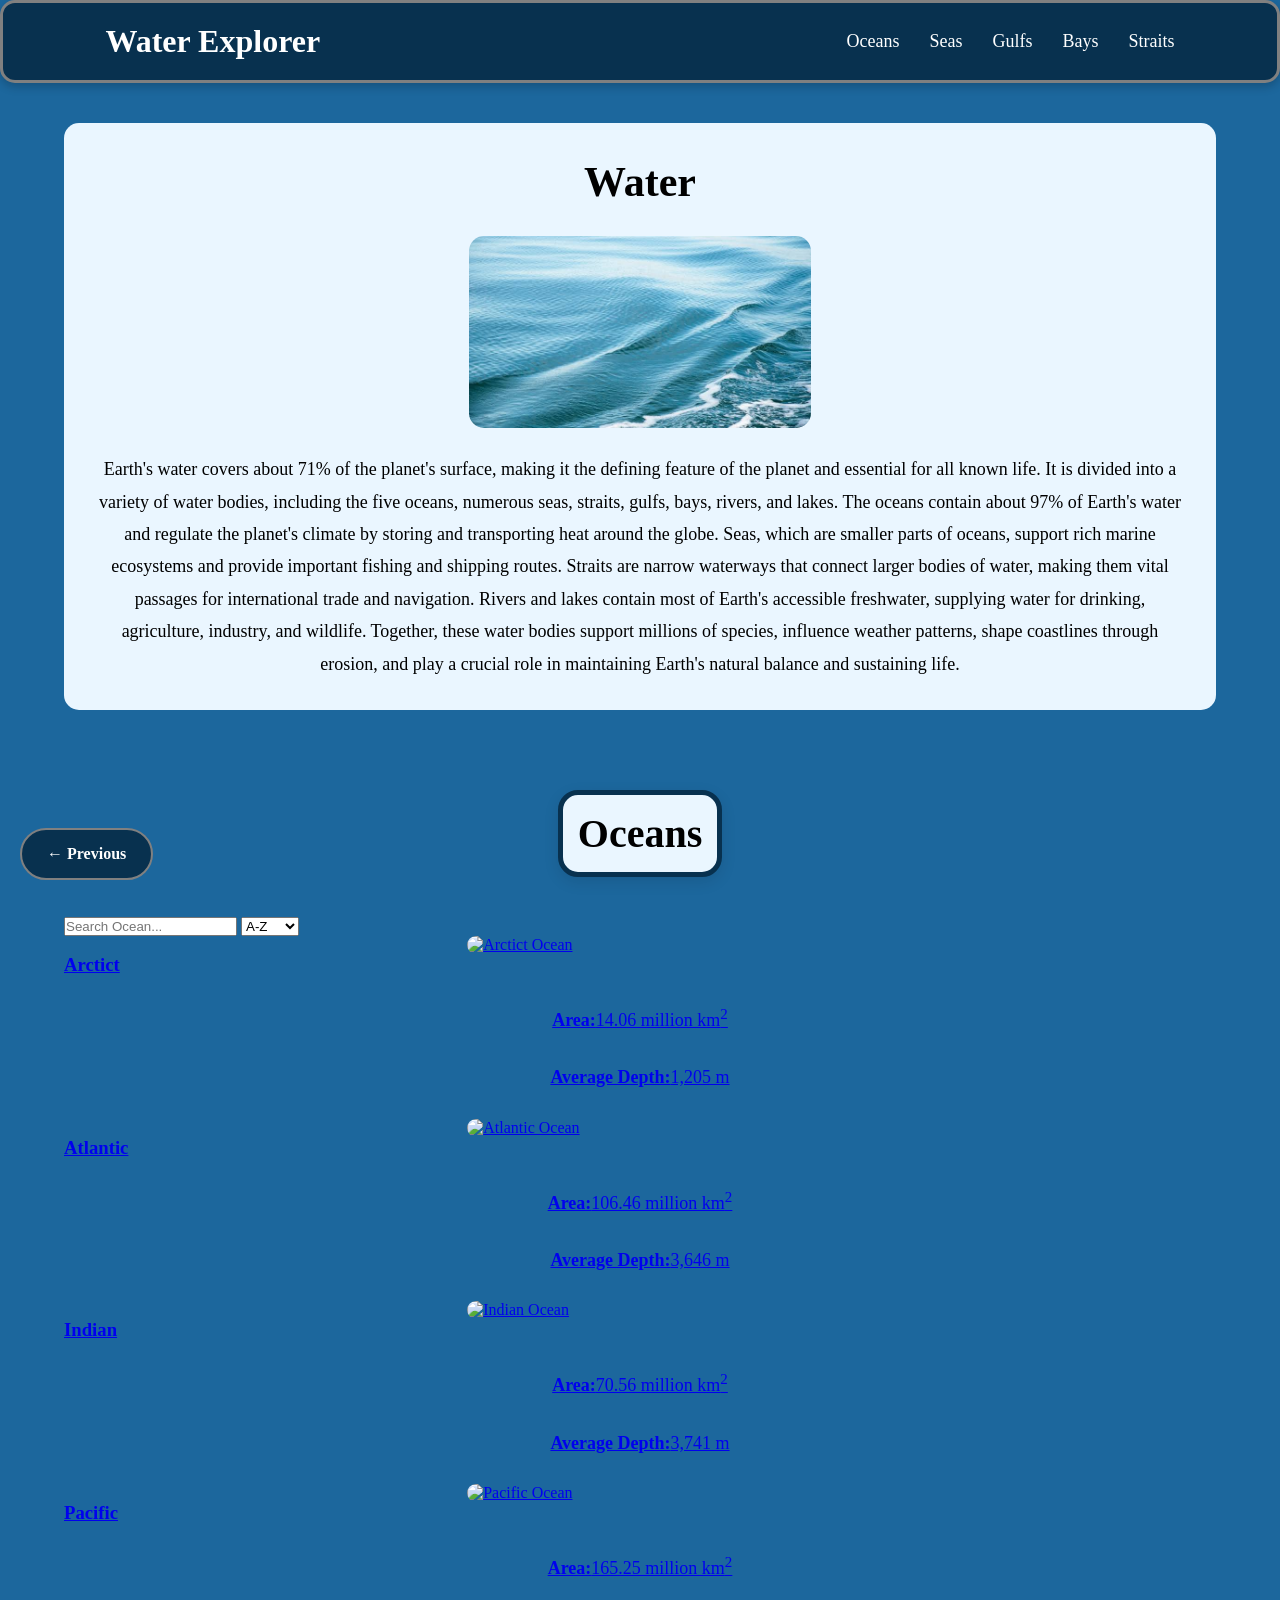
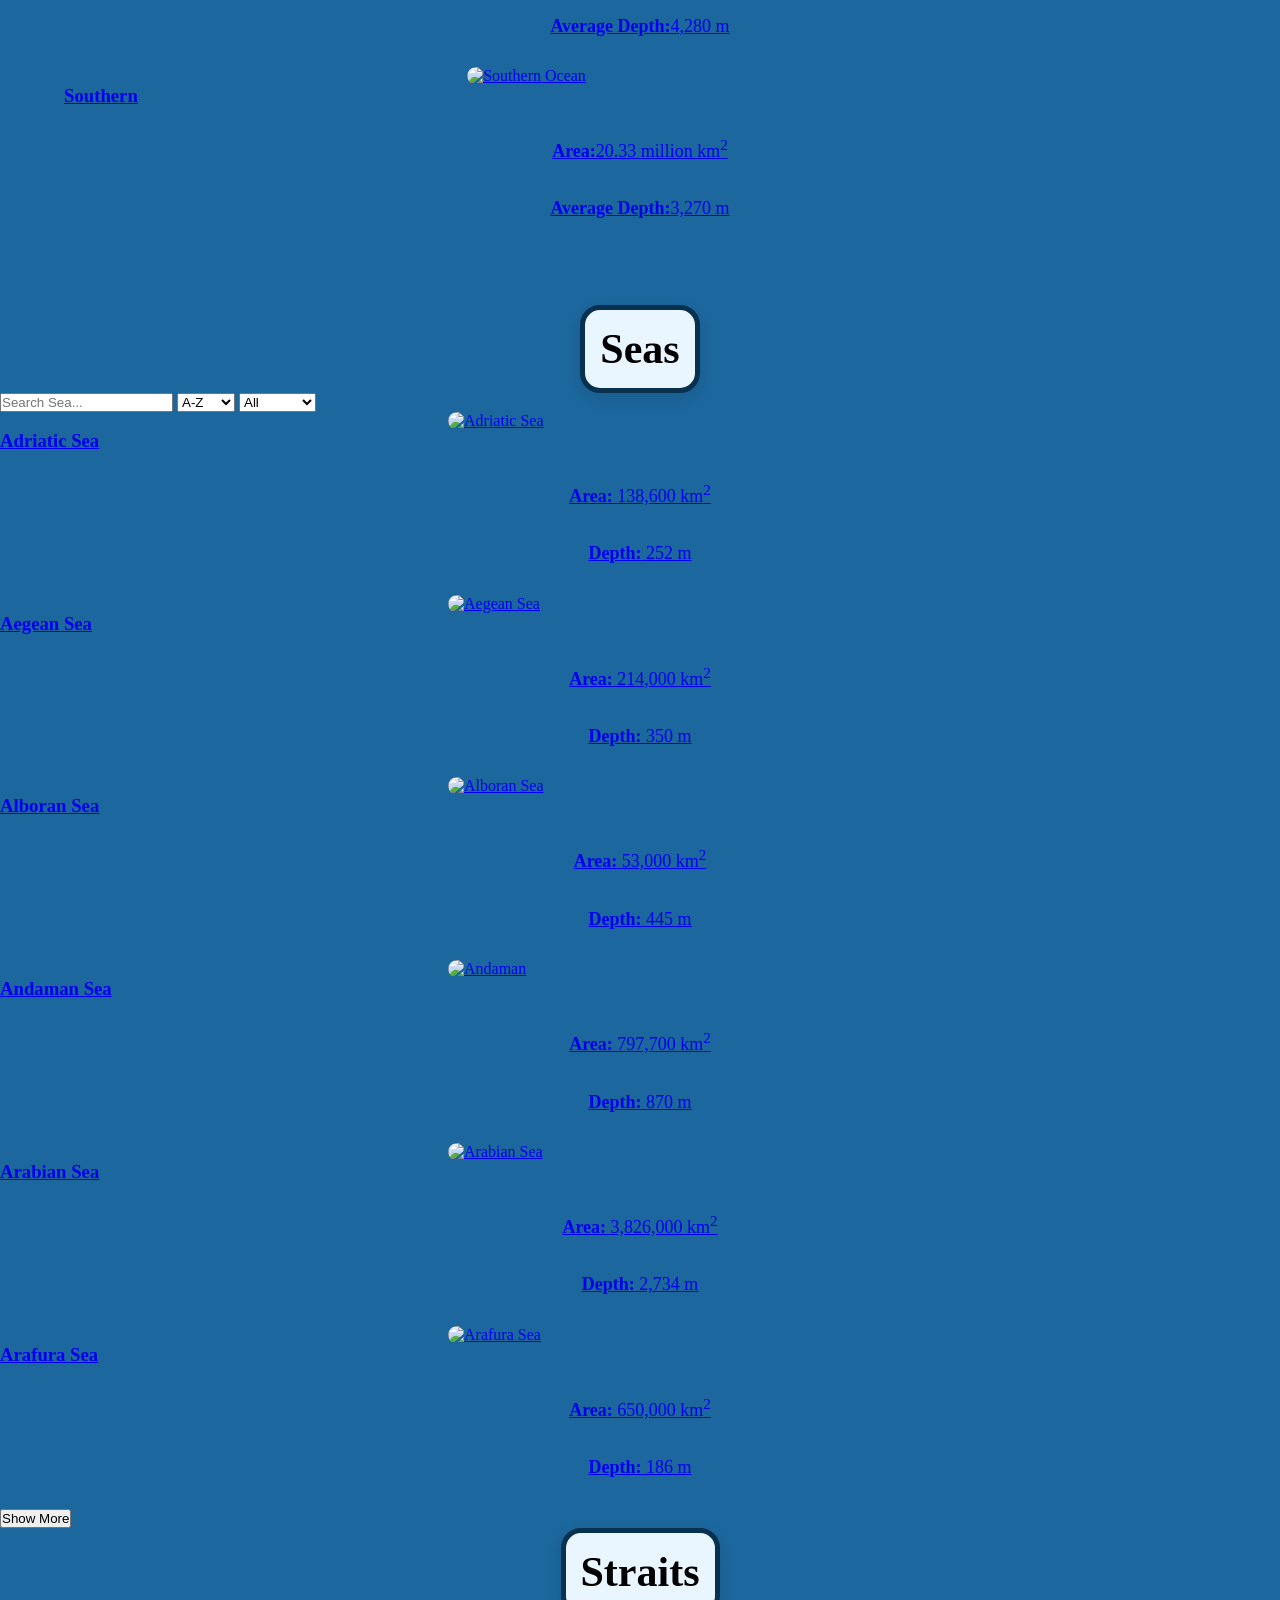
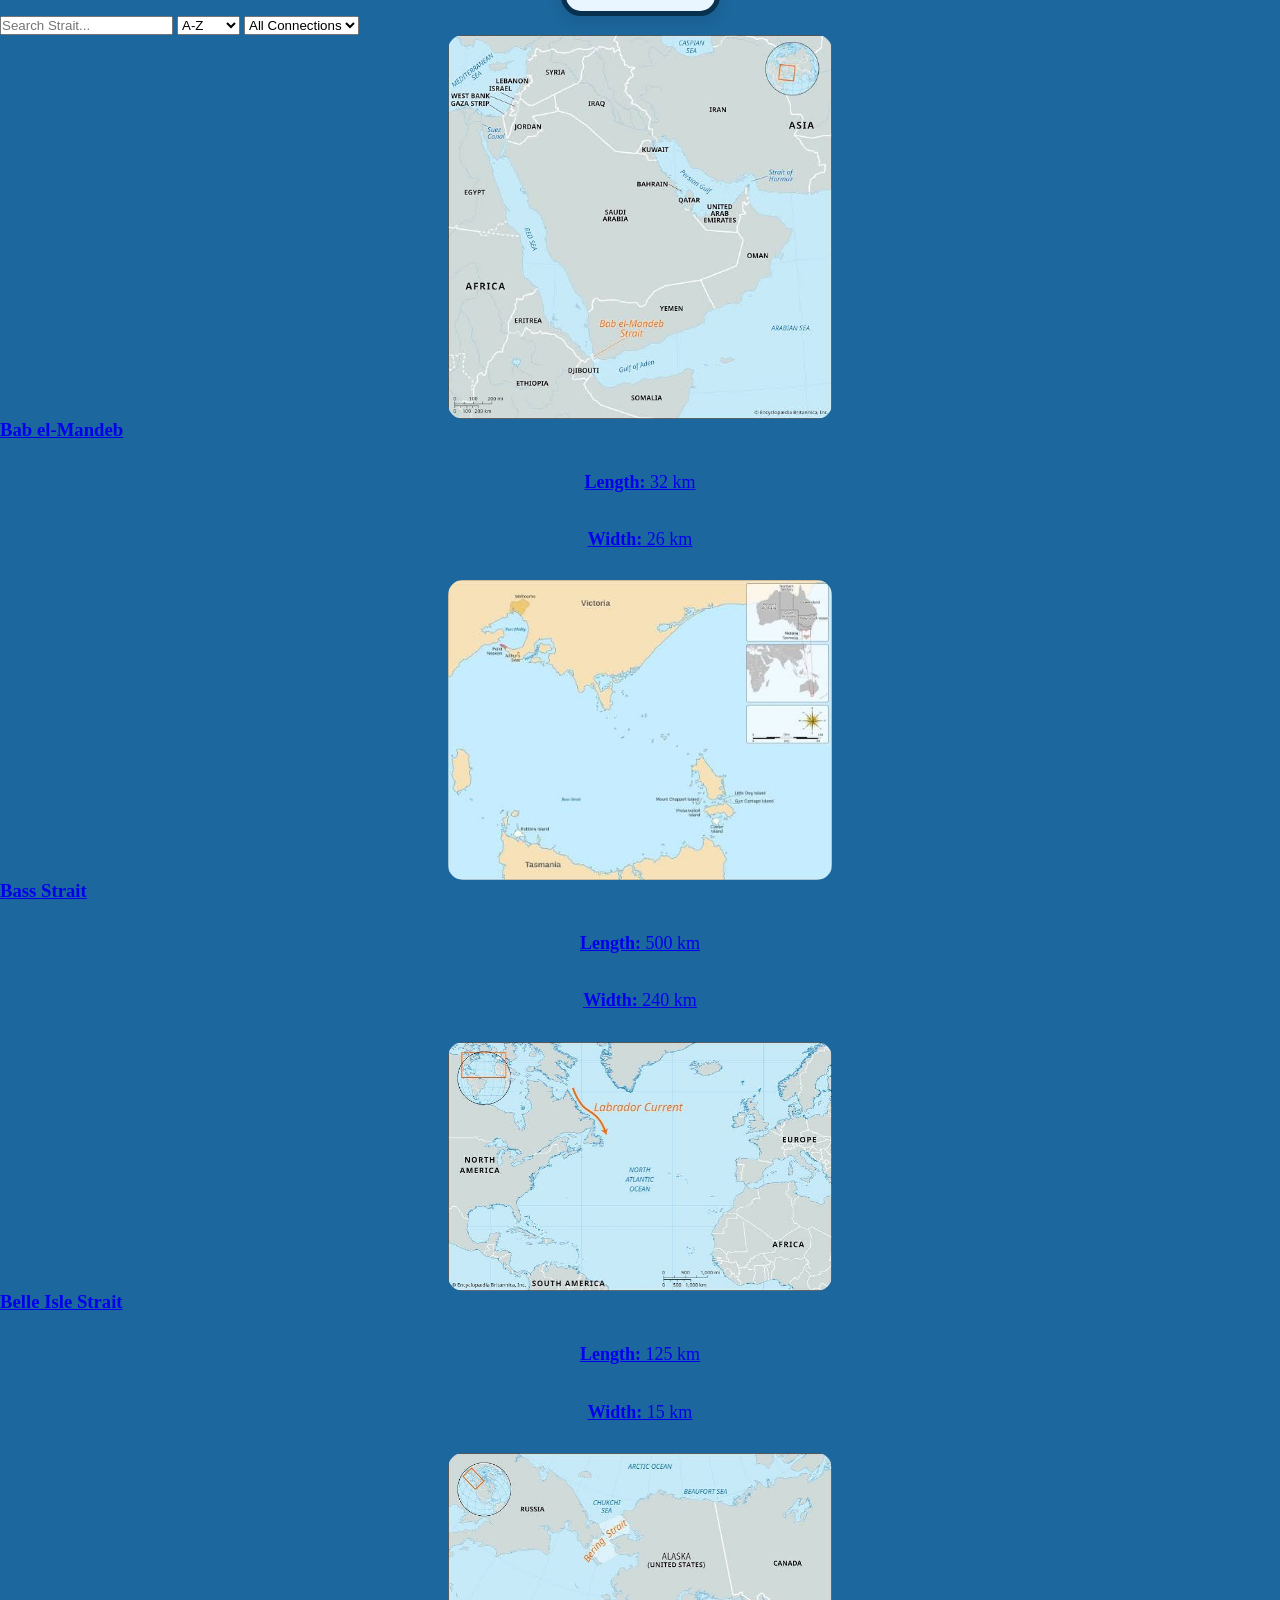
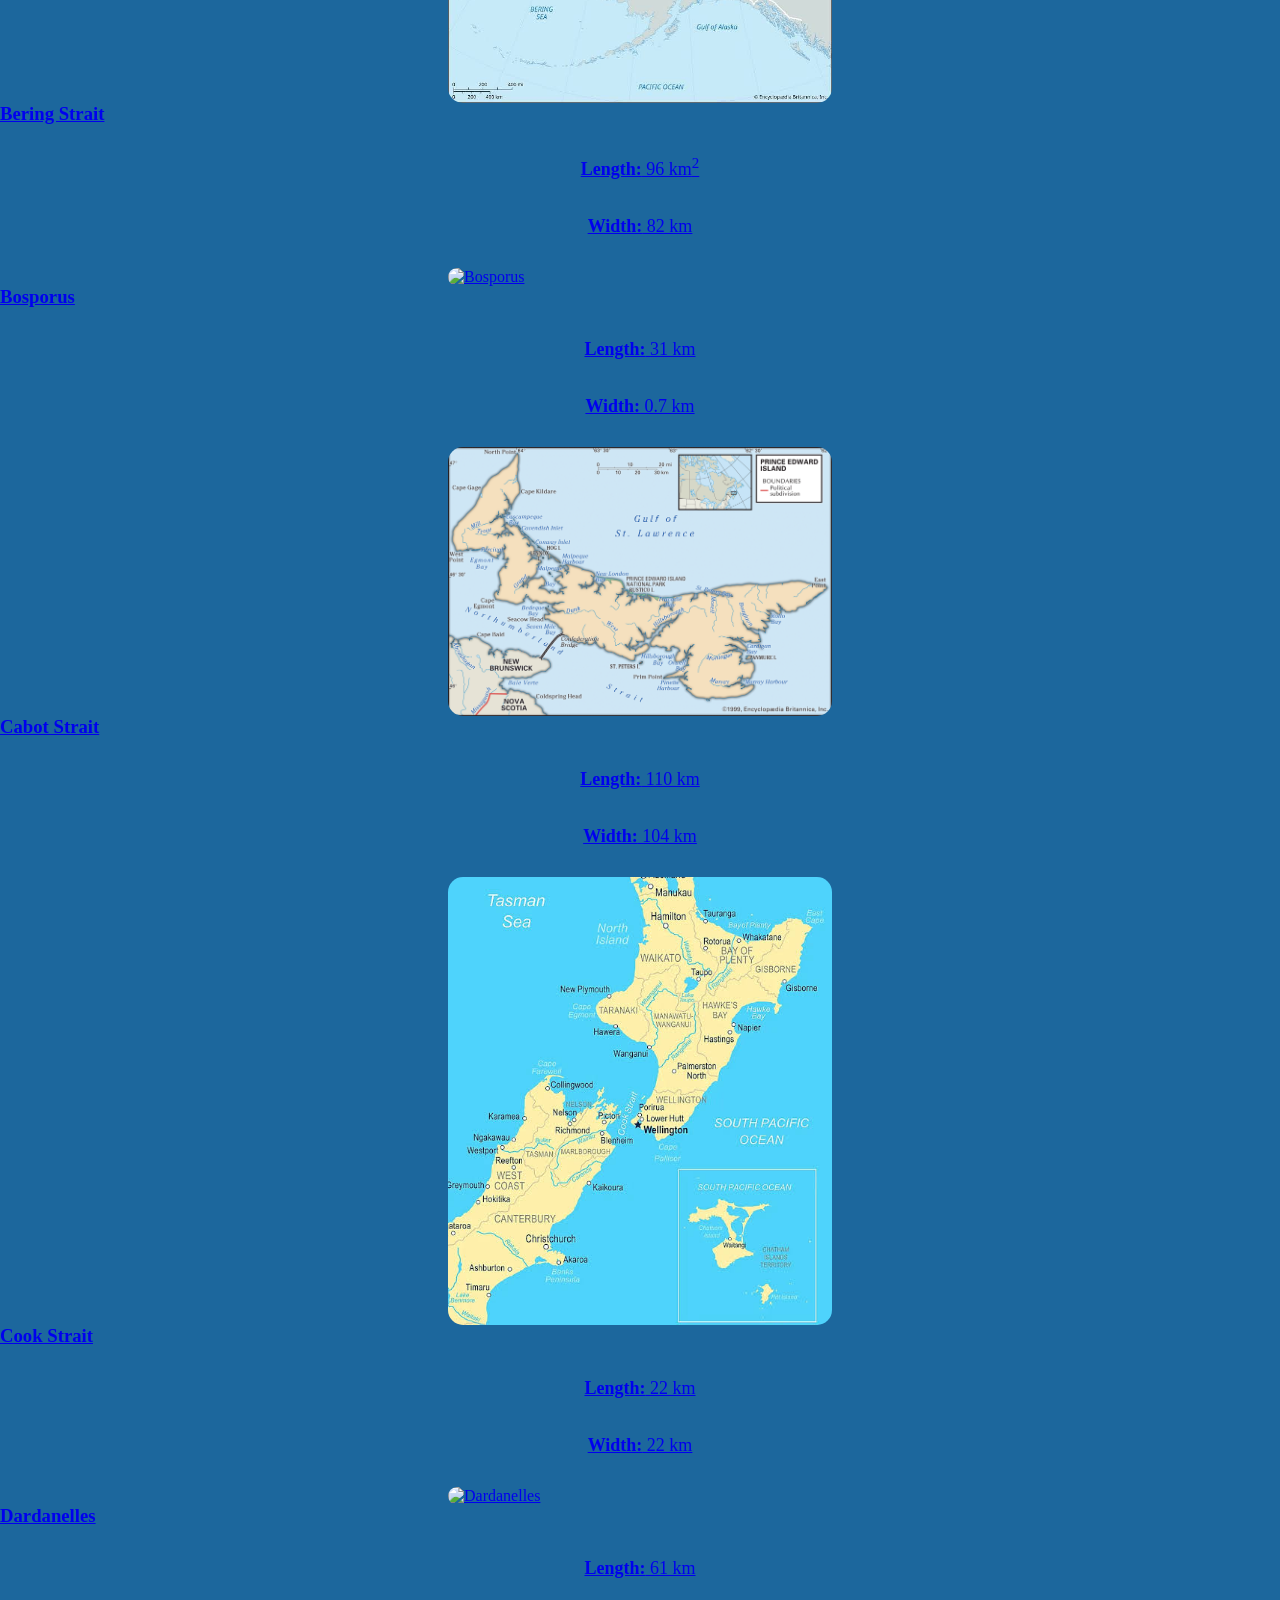
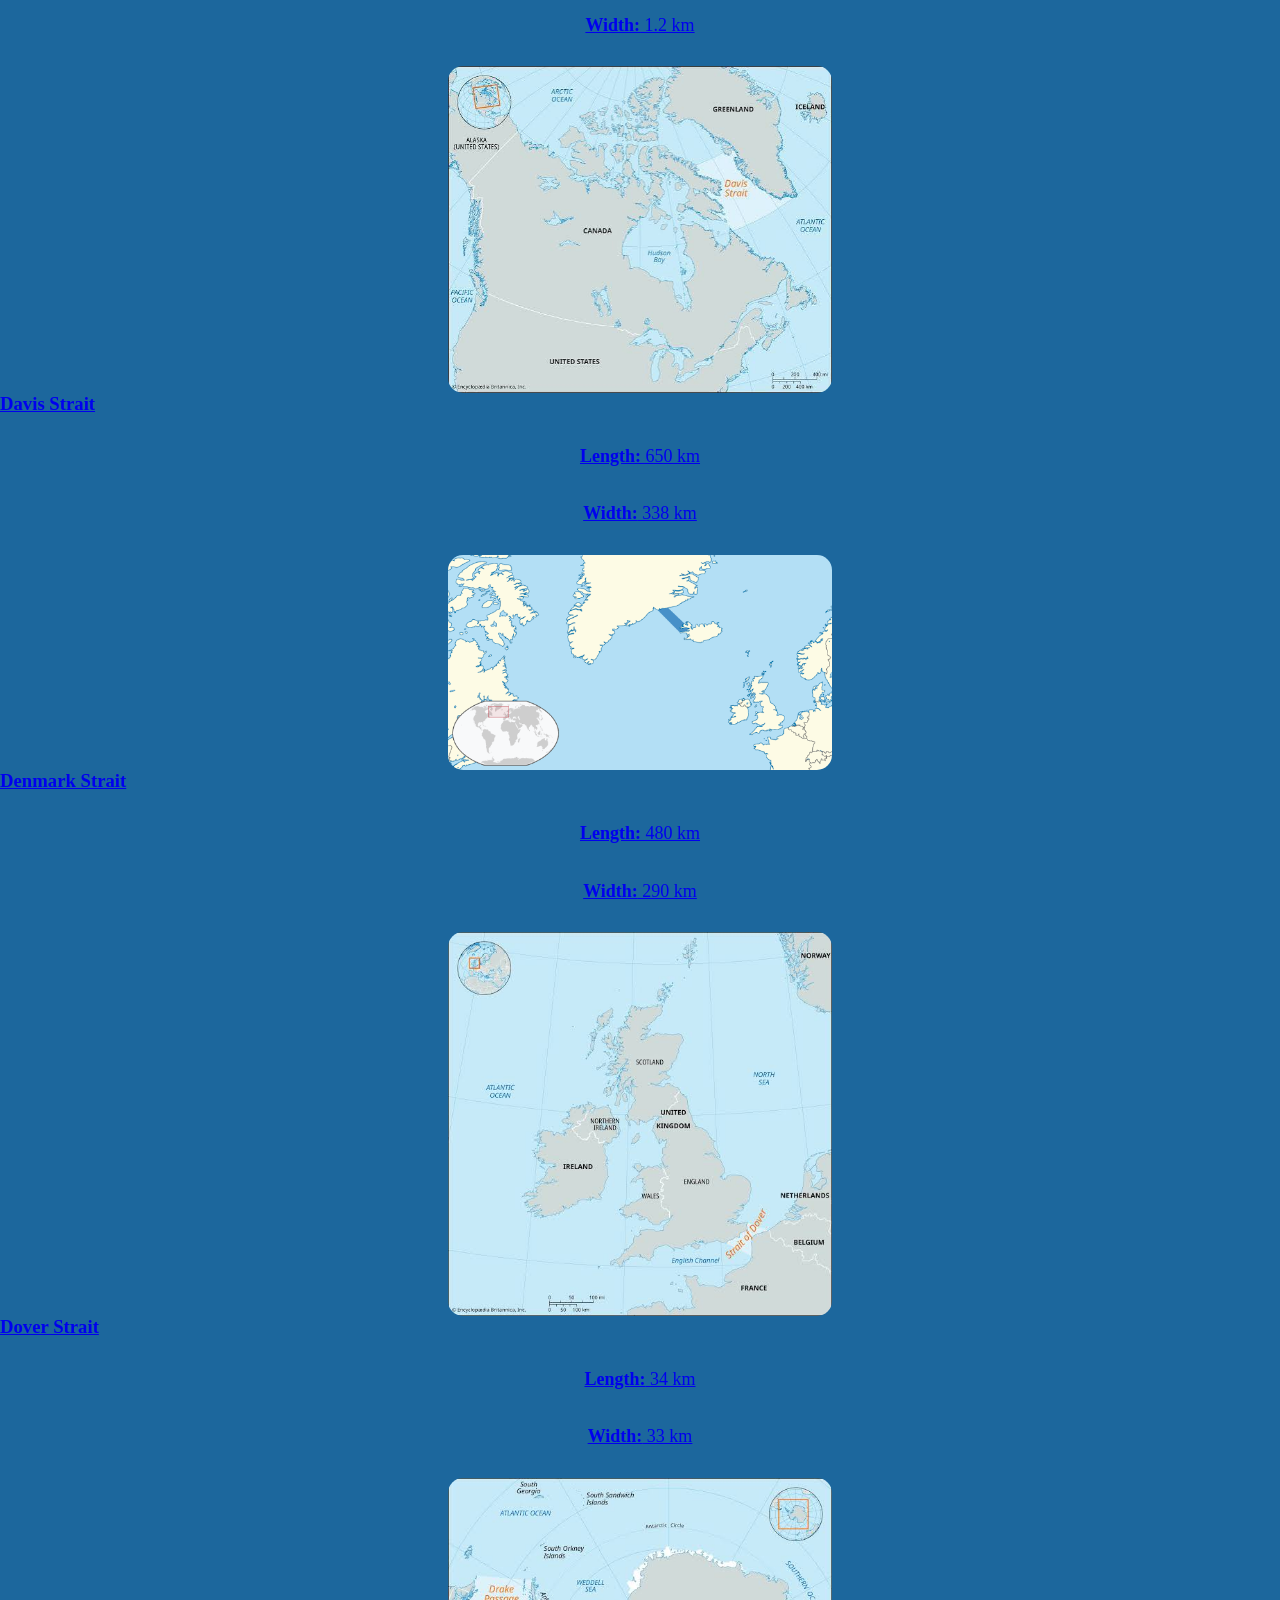
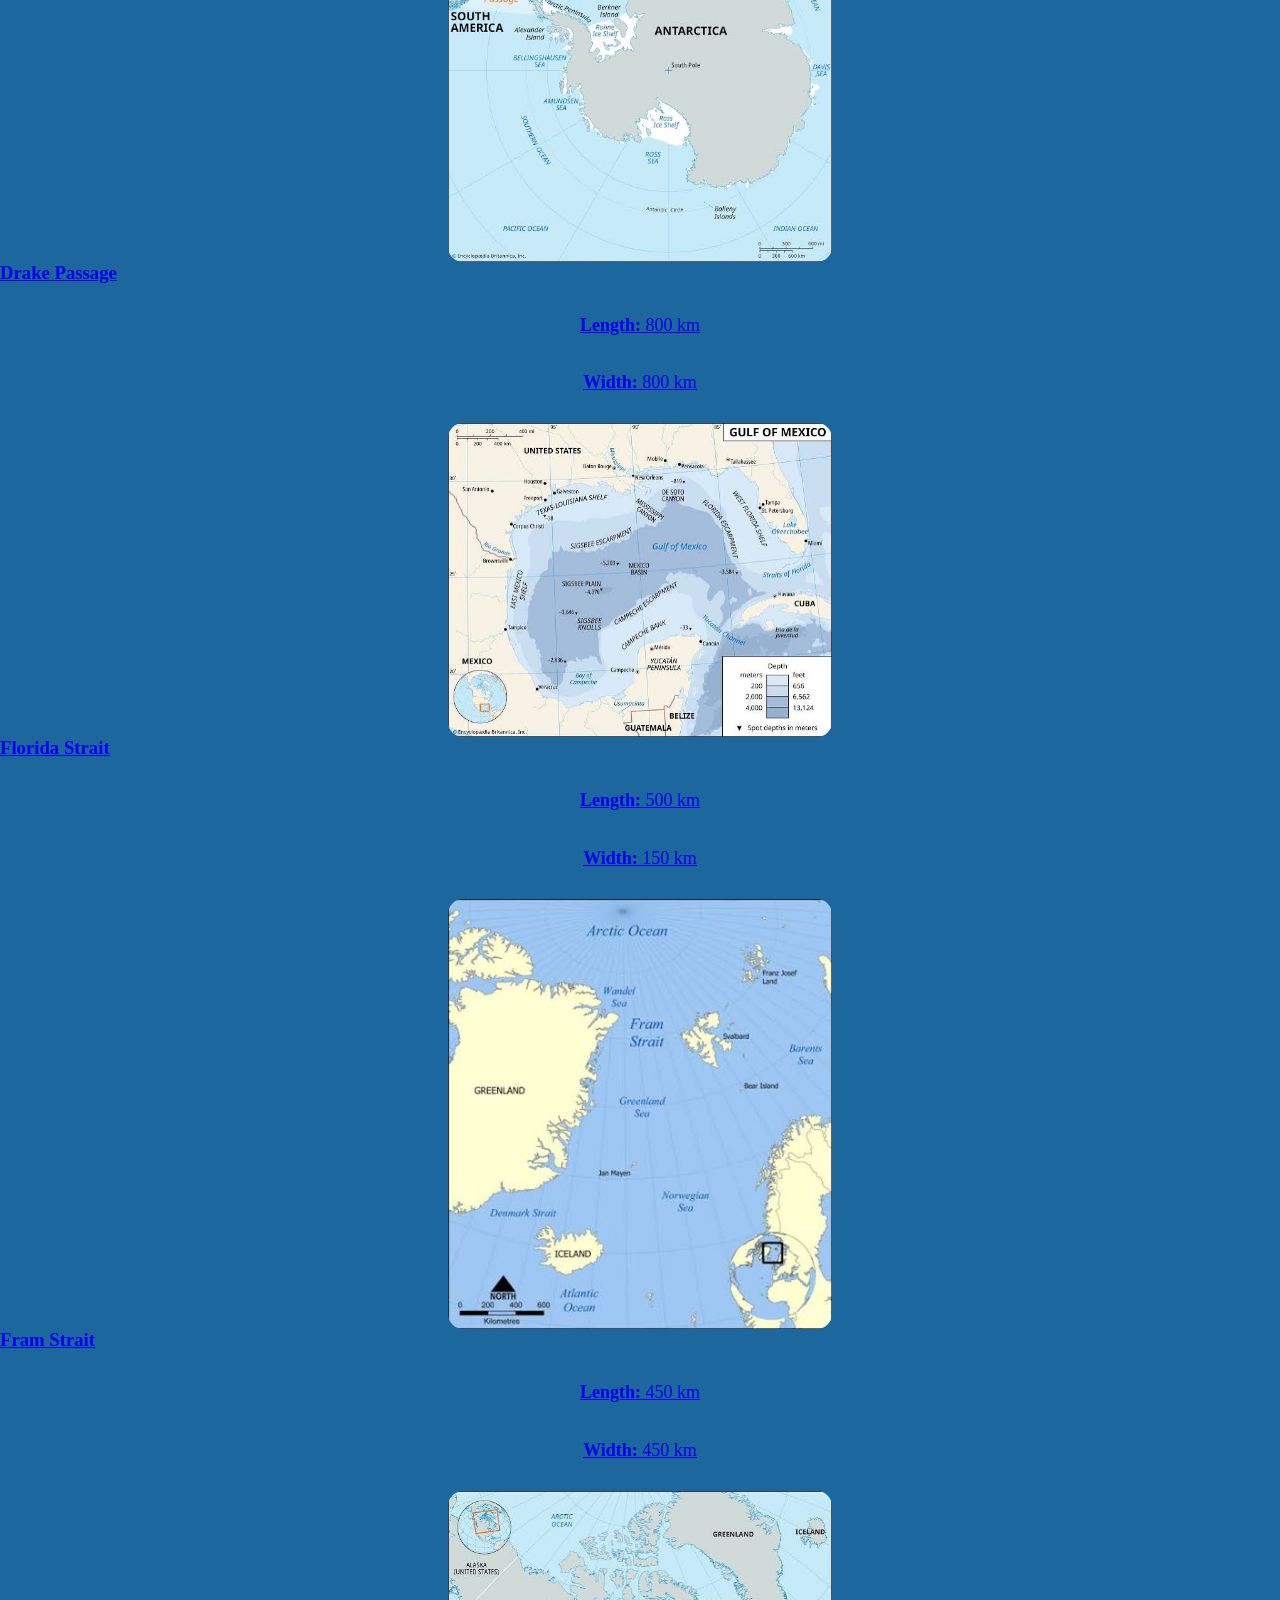
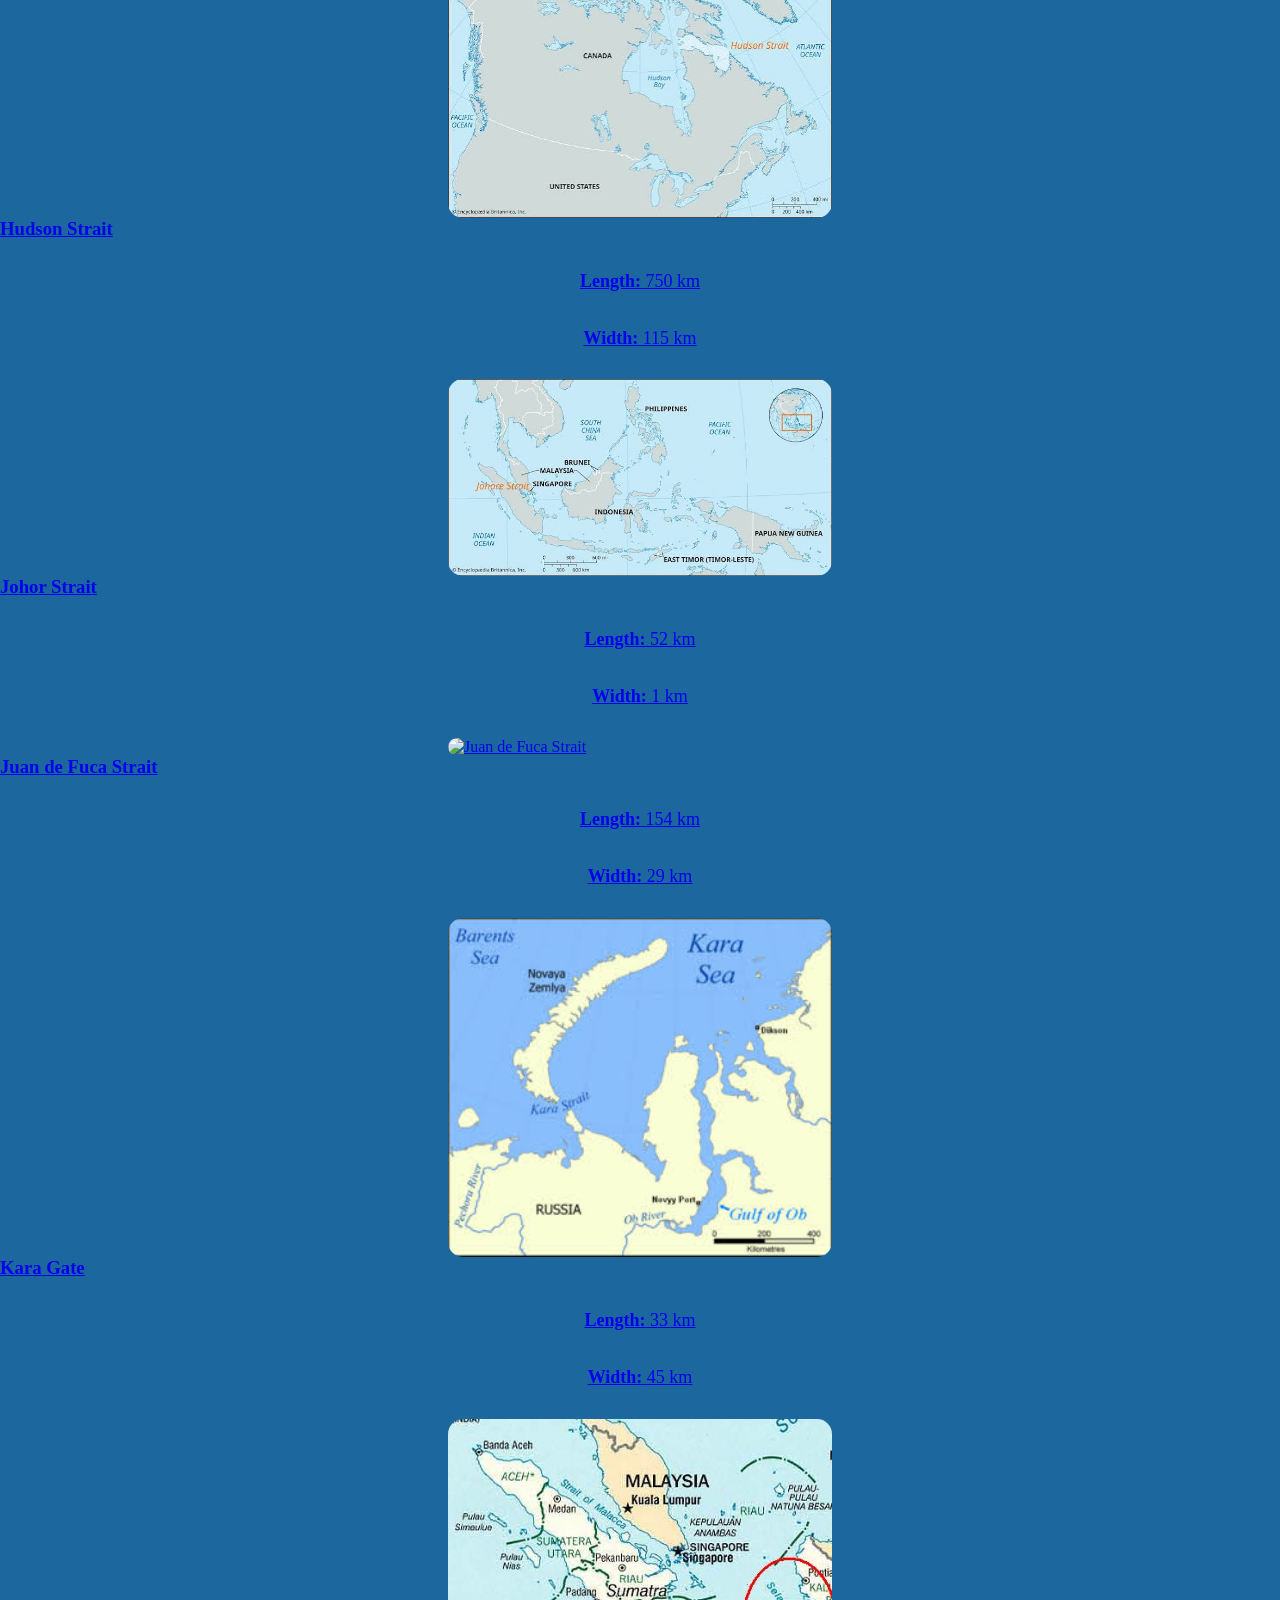
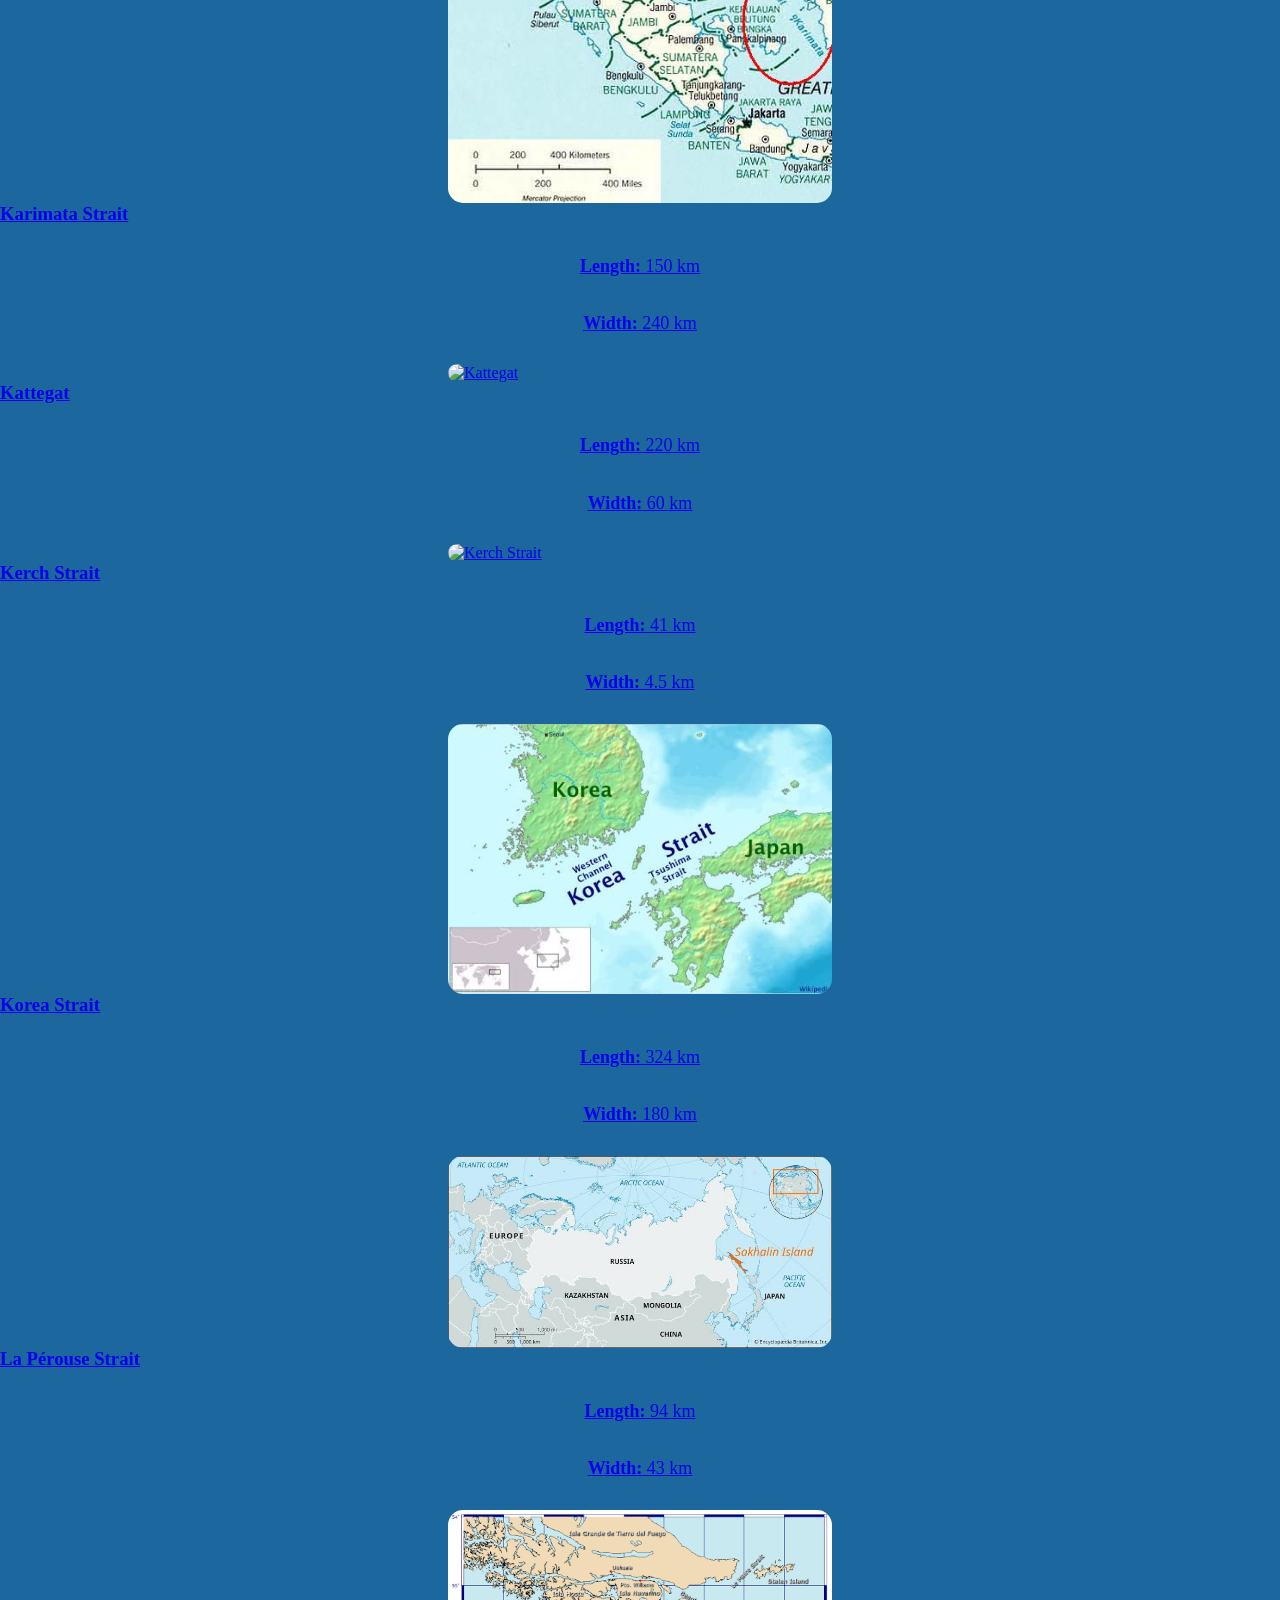
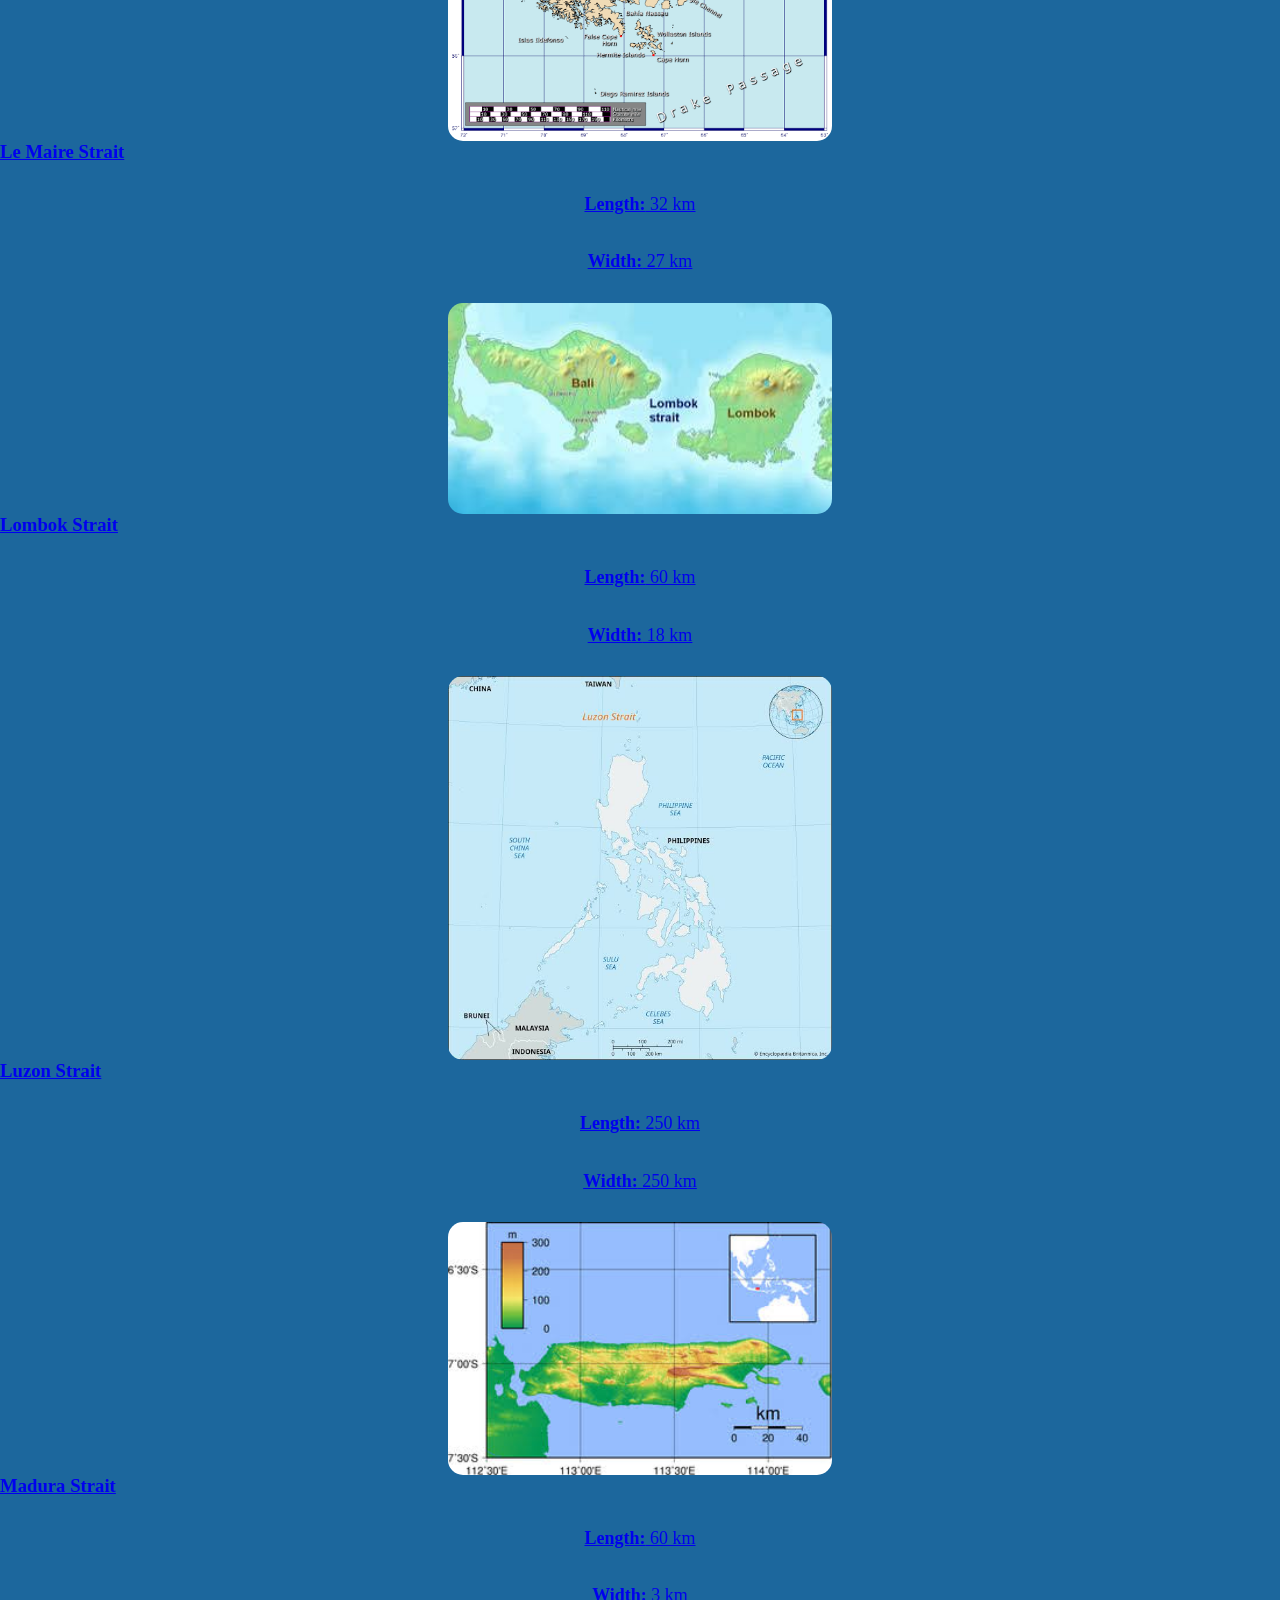
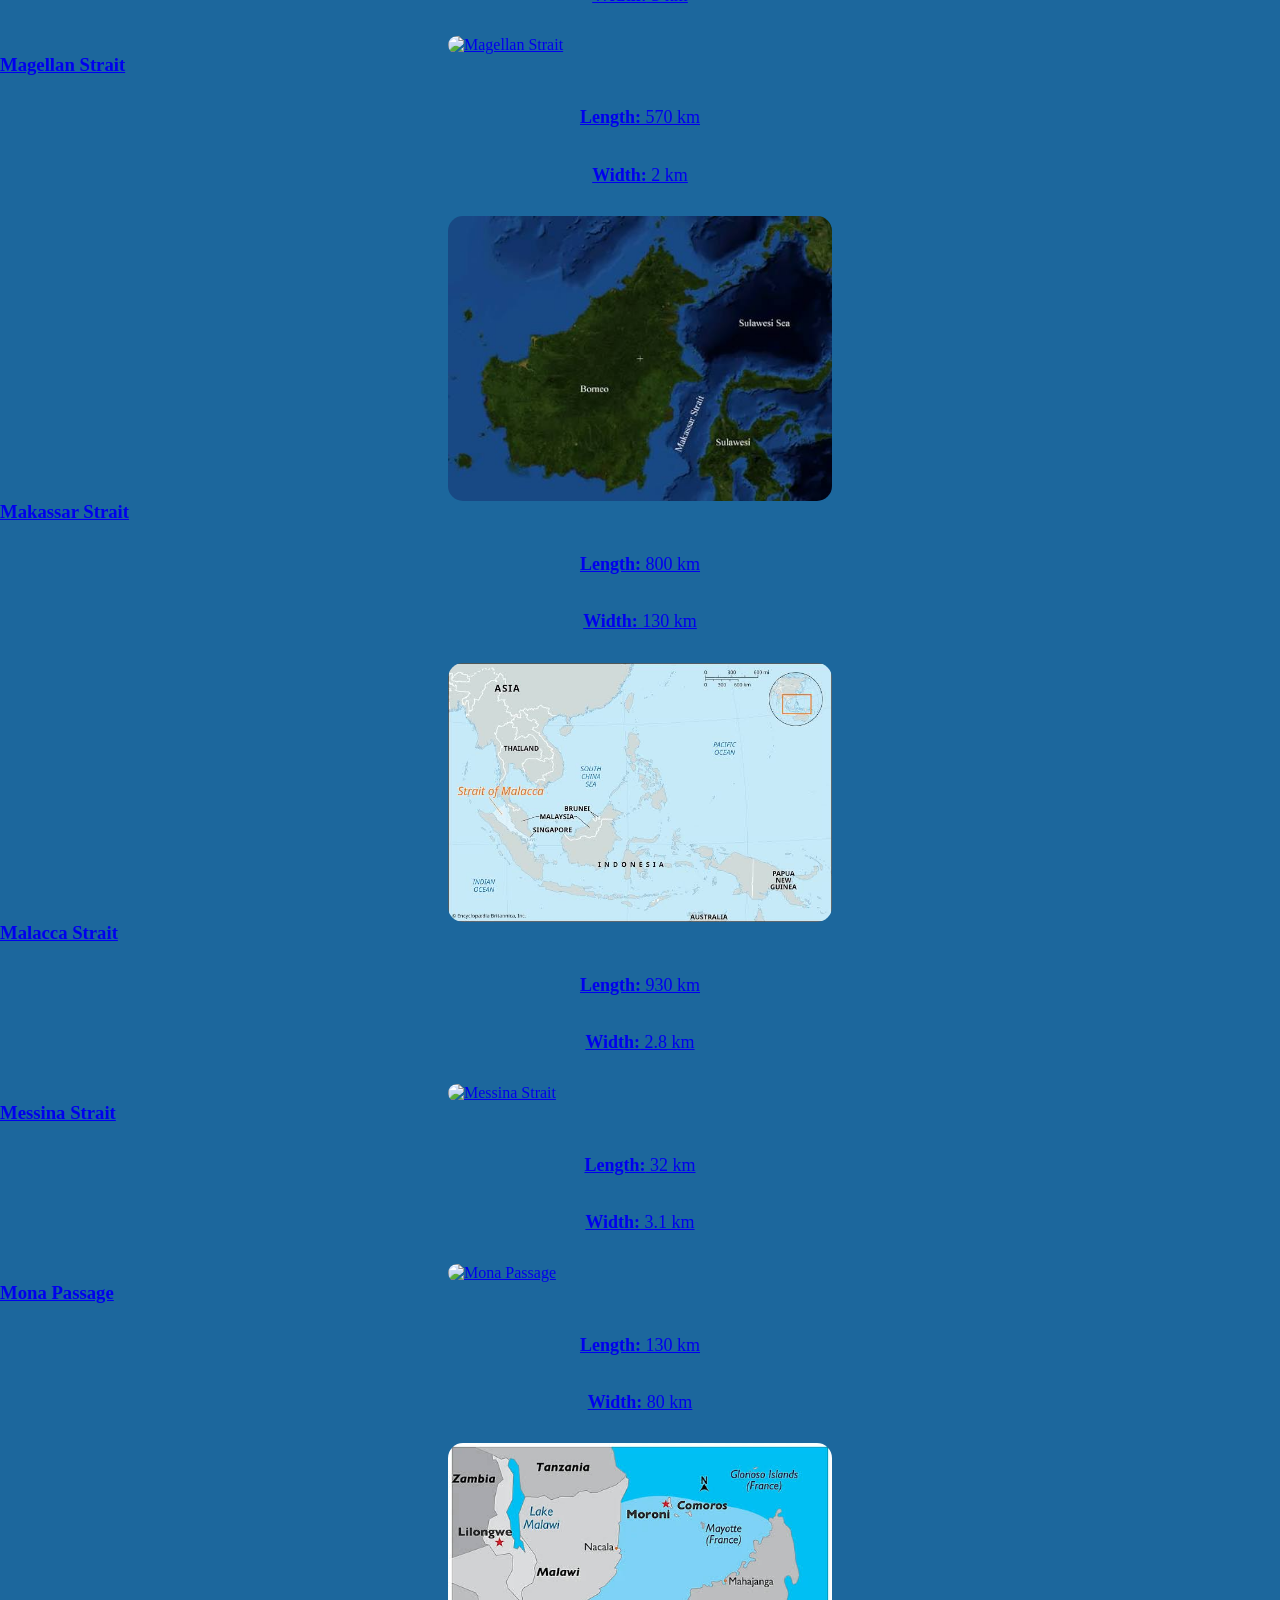
==== commit b515fb46: "Update water.html" ====
--- a/water.html
+++ b/water.html
@@ -12,6 +12,8 @@
         <nav>
             <a href="#oceans">Oceans</a>
             <a href="#seas">Seas</a>
+            <a href="#gulfs">Gulfs</a>
+            <a href="#bays">Bays</a>
             <a href="#straits">Straits</a>
         </nav>
     </header>
@@ -116,9 +118,10 @@
                     <option value="Pacific">Pacific</option>
                     <option value="Southern">Southern</option>
                 </select>
-                <!-- info -->
-                <div class="data">
-                    <a href="seas/Adriatic Sea.html"
+                </div>
+            <!-- info -->
+            <div class="data">
+                <a href="seas/Adriatic Sea.html"
                     class="card"
                     data-name="Adriatic Sea"
                     data-ocean="Atlantic"
@@ -128,8 +131,7 @@
                         <h3>Adriatic Sea</h3>
                         <p><b>Area:</b> 138,600 km<sup>2</sup></p>
                         <p><b>Depth:</b> 252 m</p>
-                    </a>
-                </div>
+                </a>
                 <!--Aegean Sea-->
                 <a href="seas/Aegean Sea.html"
                 class="card"
@@ -859,7 +861,8 @@
                 data-area="2800000"
                 data-depth="3000"
                 data-name="Weddell Sea"
-                data-ocean="Southern">
+                data-ocean="Southern"
+                class="card">
                     <img src="seas/Weddell Sea.jpg" alt="Weddell Sea">
                     <h3>Weddell Sea</h3>
                     <p><b>Area:</b> 2,800,000 km<sup>2</sup></p>
@@ -892,6 +895,627 @@
                 </a>
                 <!--Finalllllllyyyyyyyyyyyyyyyyyyyyyyyyyyyyyy-->
             </div>
+            <button id="show-more-sea">Show More</button>
+        </section>
+        <!-- Straits -->
+        <section id="straits">
+            <h2 class="title2">Straits</h2>
+            <div class="tools">
+                <!-- search -->
+                <input type="text" id="search-strait" placeholder="Search Strait...">
+                <!-- sort -->
+                <select id="sort-strait">
+                    <option value="name">A-Z</option>
+                    <option value="length">Length</option>
+                    <option value="width">Width</option>
+                </select>
+                <!-- filter by connects -->
+                <select id="filter-connects-strait">
+                    <option value="all">All Connections</option>
+                    <option value="ocean-ocean">Ocean↔Ocean</option>
+                    <option value="ocean-sea">Ocean↔Sea</option>
+                    <option value="ocean-gulf">Ocean↔Gulf</option>
+                    <option value="ocean-strait">Ocean↔Strait</option>
+                    <option value="sea-sea">Sea↔Sea</option>
+                    <option value="sea-gulf">Sea↔Gulf</option>
+                    <option value="sea-bay">Sea↔Bay</option>
+                    <option value="sea-strait">Sea↔Strait</option>
+                    <option value="gulf-gulf">Gulf↔Gulf</option>
+                    <option value="bay-bay">Bay↔Bay</option>
+                </select>
+            </div>
+            <!-- data -->
+            <div class="data">
+                <!-- Bab el-Mandeb -->
+                <a href="straits/Bab el-Mandeb.html"
+                class="card"
+                data-name="Bab el-Mandeb"
+                data-connects="sea-gulf"
+                data-length="32"
+                data-width="26">
+                    <img src="straits/Bab el-Mandeb.jpg" alt="Bab el-Mandeb">
+                    <h3>Bab el-Mandeb</h3>
+                    <p><b>Length:</b> 32 km</p>
+                    <p><b>Width:</b> 26 km</p>
+                </a>
+                <!-- Bass Strait -->
+                <a href="straits/Bass Strait.html"
+                class="card"
+                data-name="Bass Strait"
+                data-connects="ocean-sea"
+                data-length="500"
+                data-width="240">
+                    <img src="straits/Bass Strait.jpg" alt="Bass Strait">
+                    <h3>Bass Strait</h3>
+                    <p><b>Length:</b> 500 km</p>
+                    <p><b>Width:</b> 240 km</p>
+                </a>
+                <!-- Belle Isle Strait -->
+                <a href="straits/Belle Isle Strait.html"
+                class="card"
+                data-name="Belle Isle Strait"
+                data-connects="ocean-gulf"
+                data-length="125"
+                data-width="15">
+                    <img src="straits/Belle Isle Strait.jpg" alt="Belle Isle Strait">
+                    <h3>Belle Isle Strait</h3>
+                    <p><b>Length:</b> 125 km</p>
+                    <p><b>Width:</b> 15 km</p>
+                </a>
+                <!-- Bering Strait -->
+                <a href="straits/Bering Strait.html"
+                class="card"
+                data-name="Bering Strait"
+                data-connects="ocean-sea"
+                data-length="96"
+                data-width="82">
+                    <img src="straits/Bering Strait.jpg" alt="Bering Strait">
+                    <h3>Bering Strait</h3>
+                    <p><b>Length:</b> 96 km<sup>2</sup></p>
+                    <p><b>Width:</b> 82 km</p>
+                </a>
+                <!-- Bosporus -->
+                <a href="straits/Bosporus.html"
+                class="card"
+                data-name="Bosporus"
+                data-connects="sea-sea"
+                data-length="31"
+                data-width="1">
+                    <img src="straits/Bosporus.jpg" alt="Bosporus">
+                    <h3>Bosporus</h3>
+                    <p><b>Length:</b> 31 km</p>
+                    <p><b>Width:</b> 0.7 km</p>
+                </a>
+                <!-- c -->
+                <!-- Cabot Strait -->
+                <a href="straits/Cabot Strait.html"
+                class="card"
+                data-name="Cabot Strait"
+                data-connects="ocean-gulf"
+                data-length="110"
+                data-width="104">
+                    <img src="straits/Cabot Strait.gif" alt="Cabot Strait">
+                    <h3>Cabot Strait</h3>
+                    <p><b>Length:</b> 110 km</p>
+                    <p><b>Width:</b> 104 km</p>
+                </a>
+                <a href="straits/Cook Strait.html"
+                class="card"
+                data-name="Cook Strait"
+                data-connects="ocean-sea"
+                data-length="22"
+                data-width="22">
+                    <img src="straits/Cook Strait.jpg" alt="Cook Strait">
+                    <h3>Cook Strait</h3>
+                    <p><b>Length:</b> 22 km</p>
+                    <p><b>Width:</b> 22 km</p>
+                </a>
+                <!-- DDDDDDDDDD -->
+                <!-- Dardanelles -->
+                <a href="straits/Dardanelles.html"
+                class="card"
+                data-name="Dardanelles"
+                data-connects="sea-sea"
+                data-length="21"
+                data-width="1.2">
+                    <img src="straits/Dardanelles.jpg" alt="Dardanelles">
+                    <h3>Dardanelles</h3>
+                    <p><b>Length:</b> 61 km</p>
+                    <p><b>Width:</b> 1.2 km</p>
+                </a>
+                <!-- Davis Strait -->
+                <a href="straits/Davis Strait.html"
+                class="card"
+                data-name="Davis Strait"
+                data-connects="sea-bay"
+                data-length="650"
+                data-width="338">
+                    <img src="straits/Davis Strait.jpg" alt="Davis Strait">
+                    <h3>Davis Strait</h3>
+                    <p><b>Length:</b> 650 km</p>
+                    <p><b>Width:</b> 338 km</p>
+                </a>
+                <!-- Denmark Strait -->
+                <a href="straits/Denmark Strait.html"
+                class="card"
+                data-name="Denmark Strait"
+                data-connects="sea-sea"
+                data-length="480"
+                data-width="290">
+                    <img src="straits/Denmark Strait.png" alt="Denmark Strait">
+                    <h3>Denmark Strait</h3>
+                    <p><b>Length:</b> 480 km</p>
+                    <p><b>Width:</b> 290 km</p>
+                </a>
+                <!-- Dover Strait -->
+                <a href="straits/Dover Strait.html"
+                class="card"
+                data-name="Dover Strait"
+                data-connects="sea-sea"
+                data-length="34"
+                data-width="33">
+                    <img src="straits/Dover Strait.jpg" alt="Dover Strait">
+                    <h3>Dover Strait</h3>
+                    <p><b>Length:</b> 34 km</p>
+                    <p><b>Width:</b> 33 km</p>
+                </a>
+                <!-- Drake Passage -->
+                <a href="straits/Drake Passage.html"
+                class="card"
+                data-connects="ocean-ocean"
+                data-length="800"
+                data-width="800"
+                data-name="Drake Passage">
+                    <img src="straits/Drake Passage.jpg" alt="Drake Passage">
+                    <h3>Drake Passage</h3>
+                    <p><b>Length:</b> 800 km</p>
+                    <p><b>Width:</b> 800 km</p>
+                </a>
+                <!-- 2f -->
+                <!-- Florida Strait -->
+                <a href="straits/Florida Strait.html"
+                class="card"
+                data-name="Florida Strait"
+                data-connects="ocean-gulf"
+                data-length="500"
+                data-width="150">
+                    <img src="straits/Florida Strait.jpg" alt="Florida Strait">
+                    <h3>Florida Strait</h3>
+                    <p><b>Length:</b> 500 km</p>
+                    <p><b>Width:</b> 150 km</p>
+                </a>
+                <!--  Fram Strait -->
+                <a href="straits/Fram Strait.html"
+                class="card"
+                data-name="Fram Strait"
+                data-connects="ocean-sea"
+                data-length="450"
+                data-width="450">
+                    <img src="straits/Fram Strait.jpg" alt="Fram Strait">
+                    <h3>Fram Strait</h3>
+                    <p><b>Length:</b> 450 km</p>
+                    <p><b>Width:</b> 450 km</p>
+                </a>
+                <!-- 1H -->
+                <!-- Hudson Strait -->
+                <a href="straits/Hudson Strait.html"
+                class="card"
+                data-name="Hudson Strait"
+                data-connects="sea-bay"
+                data-length="750"
+                data-width="115">
+                    <img src="straits/Hudson Strait.jpg" alt="Hudson Strait">
+                    <h3>Hudson Strait</h3>
+                    <p><b>Length:</b> 750 km</p>
+                    <p><b>Width:</b> 115 km</p>
+                </a>
+                <!-- 2j -->
+                <!-- Johor Strait -->
+                <a href="straits/Johor Strait.html"
+                class="card"
+                data-name="Johor Strait"
+                data-connects="sea-strait"
+                slot="52"
+                data-width="1">
+                    <img src="straits/Johor Strait.jpg" alt="Johor Strait">
+                    <h3>Johor Strait</h3>
+                    <p><b>Length:</b> 52 km</p>
+                    <p><b>Width:</b> 1 km</p>
+                </a>
+                <!-- Juan de Fuca Entrance -->
+                <a href="straits/Juan de Fuca Strait.html"
+                class="card"
+                data-name="Juan de Fuca Entrance"
+                data-connects="ocean-strait"
+                data-length="154"
+                data-width="29">
+                    <img src="straits/Juan de Fuca Strait.jpg" alt="Juan de Fuca Strait">
+                    <h3>Juan de Fuca Strait</h3>
+                    <p><b>Length:</b> 154 km</p>
+                    <p><b>Width:</b> 29 km</p>
+                </a>
+                <!-- 3kkk -->
+                <!-- Kara Gate -->
+                <a href="straits/Kara Gate.html"
+                class="card"
+                data-name="Kara Gate"
+                data-length="33"
+                data-connects="sea-sea"
+                data-width="45">
+                    <img src="straits/Kara Gate.jpg" alt="Kara Gate">
+                    <h3>Kara Gate</h3>
+                    <p><b>Length:</b> 33 km</p>
+                    <p><b>Width:</b> 45 km</p>
+                </a>
+                <!-- Karimata Strait -->
+                <a href="straits/Karimata Strait.html"
+                class="card"
+                data-name="Karimata Strait"
+                data-connects="sea-sea"
+                data-length="150"
+                data-width="240">
+                    <img src="straits/Karimata Strait.jpg" alt="Karimata Strait">
+                    <h3>Karimata Strait</h3>
+                    <p><b>Length:</b> 150 km</p>
+                    <p><b>Width:</b> 240 km</p>
+                </a>
+                <!-- Kattegat -->
+                <a href="straits/Kattegat.html"
+                class="card"
+                data-name="Kattegat"
+                data-connects="sea-sea"
+                data-length="220"
+                data-width="60">
+                    <img src="straits/Kattegat.jpg" alt="Kattegat">
+                    <h3>Kattegat</h3>
+                    <p><b>Length:</b> 220 km</p>
+                    <p><b>Width:</b> 60 km</p>
+                </a>
+                <!-- Kerch Strait -->
+                <a href="straits/Kerch Strait.html"
+                class="card"
+                data-name="Kerch Strait"
+                data-connects="sea-sea"
+                data-length="41"
+                data-width="4.5">
+                    <img src="straits/Kerch Strait.jpg" alt="Kerch Strait">
+                    <h3>Kerch Strait</h3>
+                    <p><b>Length:</b> 41 km</p>
+                    <p><b>Width:</b> 4.5 km</p>
+                </a>
+                <!-- Korea Strait -->
+                <a href="straits/Korea Strait.html"
+                class="card"
+                data-name="Korea Strait"
+                data-connects="sea-sea"
+                data-length="324"
+                data-width="180">
+                    <img src="straits/Korea Strait.jpg" alt="Korea Strait">
+                    <h3>Korea Strait</h3>
+                    <p><b>Length:</b> 324 km</p>
+                    <p><b>Width:</b> 180 km</p>
+                </a>
+                <!-- 2L -->
+                <!-- La Pérouse Strait -->
+                <a href="straits/La Pérouse Strait.html"
+                class="card"
+                data-name="La Pérouse Strait"
+                data-connects="sea-sea"
+                data-length="94"
+                data-width="43">
+                    <img src="straits/La Pérouse Strait.jpg" alt="La Pérouse Strait">
+                    <h3>La Pérouse Strait</h3>
+                    <p><b>Length:</b> 94 km</p>
+                    <p><b>Width:</b> 43 km</p>
+                </a>
+                <!-- Le Maire Strait -->
+                <a href="straits/Le Maire Strait.html"
+                class="card"
+                data-name="Le Maire Strait"
+                data-connects="ocean-ocean"
+                data-length="32"
+                data-width="27">
+                    <img src="straits/Le Maire Strait.png" alt="Le Maire Strait">
+                    <h3>Le Maire Strait</h3>
+                    <p><b>Length:</b> 32 km</p>
+                    <p><b>Width:</b> 27 km</p>
+                </a>
+                <!-- Lombok Strait -->
+                <a href="straits/Lombok Strait.html"
+                class="card"
+                data-name="Lombok Strait"
+                data-connects="ocean-sea"
+                data-length="60"
+                data-width="18">
+                    <img src="straits/Lombok Strait.jpg" alt="Lombok Strait">
+                    <h3>Lombok Strait</h3>
+                    <p><b>Length:</b> 60 km</p>
+                    <p><b>Width:</b> 18 km</p>
+                </a>
+                <!-- Luzon Strait -->
+                <a href="straits/Luzon Strait.html"
+                class="card"
+                data-name="Luzon Strait"
+                data-connects="sea-sea"
+                data-length="250"
+                data-width="250">
+                    <img src="straits/Luzon Strait.jpg" alt="Luzon Strait">
+                    <h3>Luzon Strait</h3>
+                    <p><b>Length:</b> 250 km</p>
+                    <p><b>Width:</b> 250 km</p>
+                </a>
+                <!-- MMMMMMM -->
+                <!-- Madura Strait -->
+                <a href="straits/Madura Strait.html"
+                class="card"
+                data-name="Madura Strait"
+                data-connects="sea-sea"
+                data-length="60"
+                data-width="3">
+                    <img src="straits/Madura Strait.jpg" alt="Madura Strait">
+                    <h3>Madura Strait</h3>
+                    <p><b>Length:</b> 60 km</p>
+                    <p><b>Width:</b> 3 km</p>
+                </a>
+                <!-- Magellan Strait -->
+                <a href="straits/Magellan Strait.html"
+                class="card"
+                data-name="Magellan Strait"
+                data-connects="ocean-ocean"
+                data-length="570"
+                data-width="2">
+                    <img src="straits/Magellan Strait.jpg" alt="Magellan Strait">
+                    <h3>Magellan Strait</h3>
+                    <p><b>Length:</b> 570 km</p>
+                    <p><b>Width:</b> 2 km</p>
+                </a>
+                <!-- Makassar Strait -->
+                <a href="straits/Makassar Strait.html"
+                class="card"
+                data-name="Makassar Strait"
+                data-connects="sea-sea"
+                data-length="800"
+                data-width="130">
+                    <img src="straits/Makassar Strait.jpg" alt="Makassar Strait">
+                    <h3>Makassar Strait</h3>
+                    <p><b>Length:</b> 800 km</p>
+                    <p><b>Width:</b> 130 km</p>
+                </a>
+                <!-- Malacca Strait -->
+                <a href="straits/Malacca Strait.html"
+                class="card"
+                data-name="Malacca Strait"
+                data-connects="sea-sea"
+                data-length="930"
+                data-width="2.8">
+                    <img src="straits/Malacca Strait.jpg" alt="Malacca Strait">
+                    <h3>Malacca Strait</h3>
+                    <p><b>Length:</b> 930 km</p>
+                    <p><b>Width:</b> 2.8 km</p>
+                </a>
+                <!-- Messina Strait -->
+                <a href="straits/Messina Strait.html"
+                class="card"
+                data-name="Messina Strait"
+                data-connects="sea-sea"
+                data-length="32"
+                data-width="3.1">
+                    <img src="straits/Messina Strait.jpg" alt="Messina Strait">
+                    <h3>Messina Strait</h3>
+                    <p><b>Length:</b> 32 km</p>
+                    <p><b>Width:</b> 3.1 km</p>
+                </a>
+                <!-- Mona Passage -->
+                <a href="straits/Mona Passage.html"
+                class="card"
+                data-name="Mona Passage"
+                data-connects="ocean-sea"
+                data-length="130"
+                data-width="80">
+                    <img src="straits/Mona Passage.jpg" alt="Mona Passage">
+                    <h3>Mona Passage</h3>
+                    <p><b>Length:</b> 130 km</p>
+                    <p><b>Width:</b> 80 km</p>
+                </a>
+                <!-- Mozambique Channel -->
+                <a href="straits/Mozambique Channel.html"
+                class="card"
+                data-name="Mozambique Channel"
+                data-connects="ocean-ocean"
+                data-length="1600"
+                data-width="419">
+                    <img src="straits/Mozambique Channel.jpg" alt="Mozambique Channel">
+                    <h3>Mozambique Channel</h3>
+                    <p><b>Length:</b> 1600 km</p>
+                    <p><b>Width:</b> 419 km</p>
+                </a>
+                <!-- N -->
+                <!-- Nares Strait -->
+                <a href="straits/Nares Strait.html"
+                class="card"
+                data-name="Nares Strait"
+                data-connects="sea-bay"
+                data-length="560"
+                data-width="40">
+                    <img src="straits/Nares Strait.png" alt="Nares Strait">
+                    <h3>Nares Strait</h3>
+                    <p><b>Length:</b> 560 km</p>
+                    <p><b>Width:</b> 40 km</p>
+                </a>
+                <!-- P -->
+                <!-- Palk Strait -->
+                <a href="straits/Palk Strait.html"
+                class="card"
+                data-name="Palk Strait"
+                data-connects="bay-bay"
+                data-length="137"
+                data-width="64">
+                    <img src="straits/Palk Strait.jpg" alt="Palk Strait">
+                    <h3>Palk Strait</h3>
+                    <p><b>Length:</b> 137 km</p>
+                    <p><b>Width:</b> 64 km</p>
+                </a>
+                <!-- S -->
+                <!-- Singapore Strait -->
+                <a href="straits/Singapore Strait.html"
+                class="card"
+                data-name="Singapore Strait"
+                data-connects="sea-strait"
+                data-length="114"
+                data-width="16">
+                    <img src="straits/Singapore Strait.jpg" alt="Singapore Strait">
+                    <h3>Singapore Strait</h3>
+                    <p><b>Length:</b> 114 km</p>
+                    <p><b>Width:</b> 16 km</p>
+                </a>
+                <!-- Skagerrak -->
+                <a href="straits/Skagerrak.html"
+                class="card"
+                data-name="Skagerrak"
+                data-connects="sea-sea"
+                data-length="240"
+                data-width="80">
+                    <img src="straits/Skagerrak.jpg" alt="Skagerrak">
+                    <h3>Skagerrak</h3>
+                    <p><b>Length:</b> 240 km</p>
+                    <p><b>Width:</b> 80 km</p>
+                </a>
+                <!-- Strait of Gibraltar -->
+                <a href="straits/Strait of Gibraltar.html"
+                class="card"
+                data-name="Strait of Gibraltar"
+                data-connects="ocean-sea"
+                data-length="58"
+                data-width="14">
+                    <img src="straits/Strait of Gibraltar.jpg" alt="Strait of Gibraltar">
+                    <h3>Strait of Gibraltar</h3>
+                    <p><b>Length:</b> 58 km</p>
+                    <p><b>Width:</b> 14 km</p>
+                </a>
+                <!-- Strait of Hormuz -->
+                <a href="straits/Strait of Hormuz.html"
+                class="card"
+                data-name="Strait of Hormuz"
+                data-connects="gulf-gulf"
+                data-length="167"
+                data-width="39">
+                    <img src="straits/Strait of Hormuz.jpg" alt="Strait of Hormuz">
+                    <h3>Strait of Hormuz</h3>
+                    <p><b>Length:</b> 167 km</p>
+                    <p><b>Width:</b> 39 km</p>
+                </a>
+                <!-- Sunda Strait -->
+                <a href="straits/Sunda Strait.html"
+                class="card"
+                data-name="Sunda Strait"
+                data-connects="ocean-sea"
+                data-length="100"
+                data-width="24">
+                    <img src="straits/Sunda Strait.jpg" alt="Sunda Strait">
+                    <h3>Sunda Strait</h3>
+                    <p><b>Length:</b> 100 km</p>
+                    <p><b>Width:</b> 24 km</p>
+                </a>
+                <!-- 4T -->
+                <!-- Taiwan Strait -->
+                <a href="straits/Taiwan Strait.html"
+                class="card"
+                data-name="Taiwan Strait"
+                data-connects="sea-sea"
+                data-length="180"
+                data-width="130">
+                    <img src="straits/Taiwan Strait.jpg" alt="Taiwan Strait">
+                    <h3>Taiwan Strait</h3>
+                    <p><b>Length:</b> 180 km</p>
+                    <p><b>Width:</b> 130 km</p>
+                </a>
+                <!-- Tatar Strait -->
+                <a href="straits/Tatar Strait.html"
+                class="card"
+                data-name="Tatar Strait"
+                data-connects="sea-sea"
+                data-length="663"
+                data-width="7">
+                    <img src="straits/Tatar Strait.jpg" alt="Tatar Strait">
+                    <h3>Tatar Strait</h3>
+                    <p><b>Length:</b> 663 km</p>
+                    <p><b>Width:</b> 7 km</p>
+                </a>
+                <!-- Torres Strait -->
+                <a href="straits/Torres Strait.html"
+                class="card"
+                data-name="Torres Strait"
+                data-connects="sea-sea"
+                data-length="150"
+                data-width="150">
+                    <img src="straits/Torres Strait.jpg" alt="Torres Strait">
+                    <h3>Torres Strait</h3>
+                    <p><b>Length:</b> 150 km</p>
+                    <p><b>Width:</b> 150 km</p>
+                </a>
+                <!-- Tsugaru Strait -->
+                <a href="straits/Tsugaru Strait.html"
+                class="card"
+                data-name="Tsugaru Strait"
+                data-connects="ocean-sea"
+                data-length="130"
+                data-width="20">
+                    <img src="straits/Tsugaru Strait.jpg" alt="Tsugaru Strait">
+                    <h3>Tsugaru Strait</h3>
+                    <p><b>Length:</b> 130 km</p>
+                    <p><b>Width:</b> 20 km</p>
+                </a>
+                <!-- Tsushima Strait -->
+                <a href="straits/Tsushima Strait.html"
+                class="card"
+                data-name="Tsushima Strait"
+                data-connects="sea-sea"
+                data-length="225"
+                data-width="50">
+                    <img src="straits/Tsushima Strait.png" alt="Tsushima Strait">
+                    <h3>Tsushima Strait</h3>
+                    <p><b>Length:</b> 225 km</p>
+                    <p><b>Width:</b> 50 km</p>
+                </a>
+                <!-- V -->
+                <!-- Vilkitsky Strait -->
+                <a href="straits/Vilkitsky Strait.html"
+                class="card"
+                data-name="Vilkitsky Strait"
+                data-connects="sea-sea"
+                data-length="130"
+                data-width="56">
+                    <img src="straits/Vilkitsky Strait.jpg" alt="Vilkitsky Strait">
+                    <h3>Vilkitsky Strait</h3>
+                    <p><b>Length:</b> 130 km</p>
+                    <p><b>Width:</b> 56 km</p>
+                </a>
+                <!-- Windward Passage -->
+                <a href="straits/Windward Passage.html"
+                class="card"
+                data-name="Windward Passage"
+                data-connects="ocean-sea"
+                data-length="80"
+                data-width="80">
+                    <img src="straits/Windward Passage.png" alt="Windward Passage">
+                    <h3>Windward Passage</h3>
+                    <p><b>Length:</b> 80 km</p>
+                    <p><b>Width:</b> 80 km</p>
+                </a>
+                <!-- Y -->
+                <!-- Yucatán Channel -->
+                <a href="straits/Yucatán Channel.html"
+                class="card"
+                data-name="Yucatán Channel"
+                data-connects="sea-gulf"
+                data-length="217"
+                data-width="197">
+                    <img src="straits/Yucatán Channel.jpg" alt="Yucatán Channel">
+                    <h3>Yucatán Channel</h3>
+                    <p><b>Length:</b> 217 km</p>
+                    <p><b>Width:</b> 197 km</p>
+                </a>
+            </div>
         </section>
     </main>
     <a href="index.html" class="prev2">← Previous</a>
